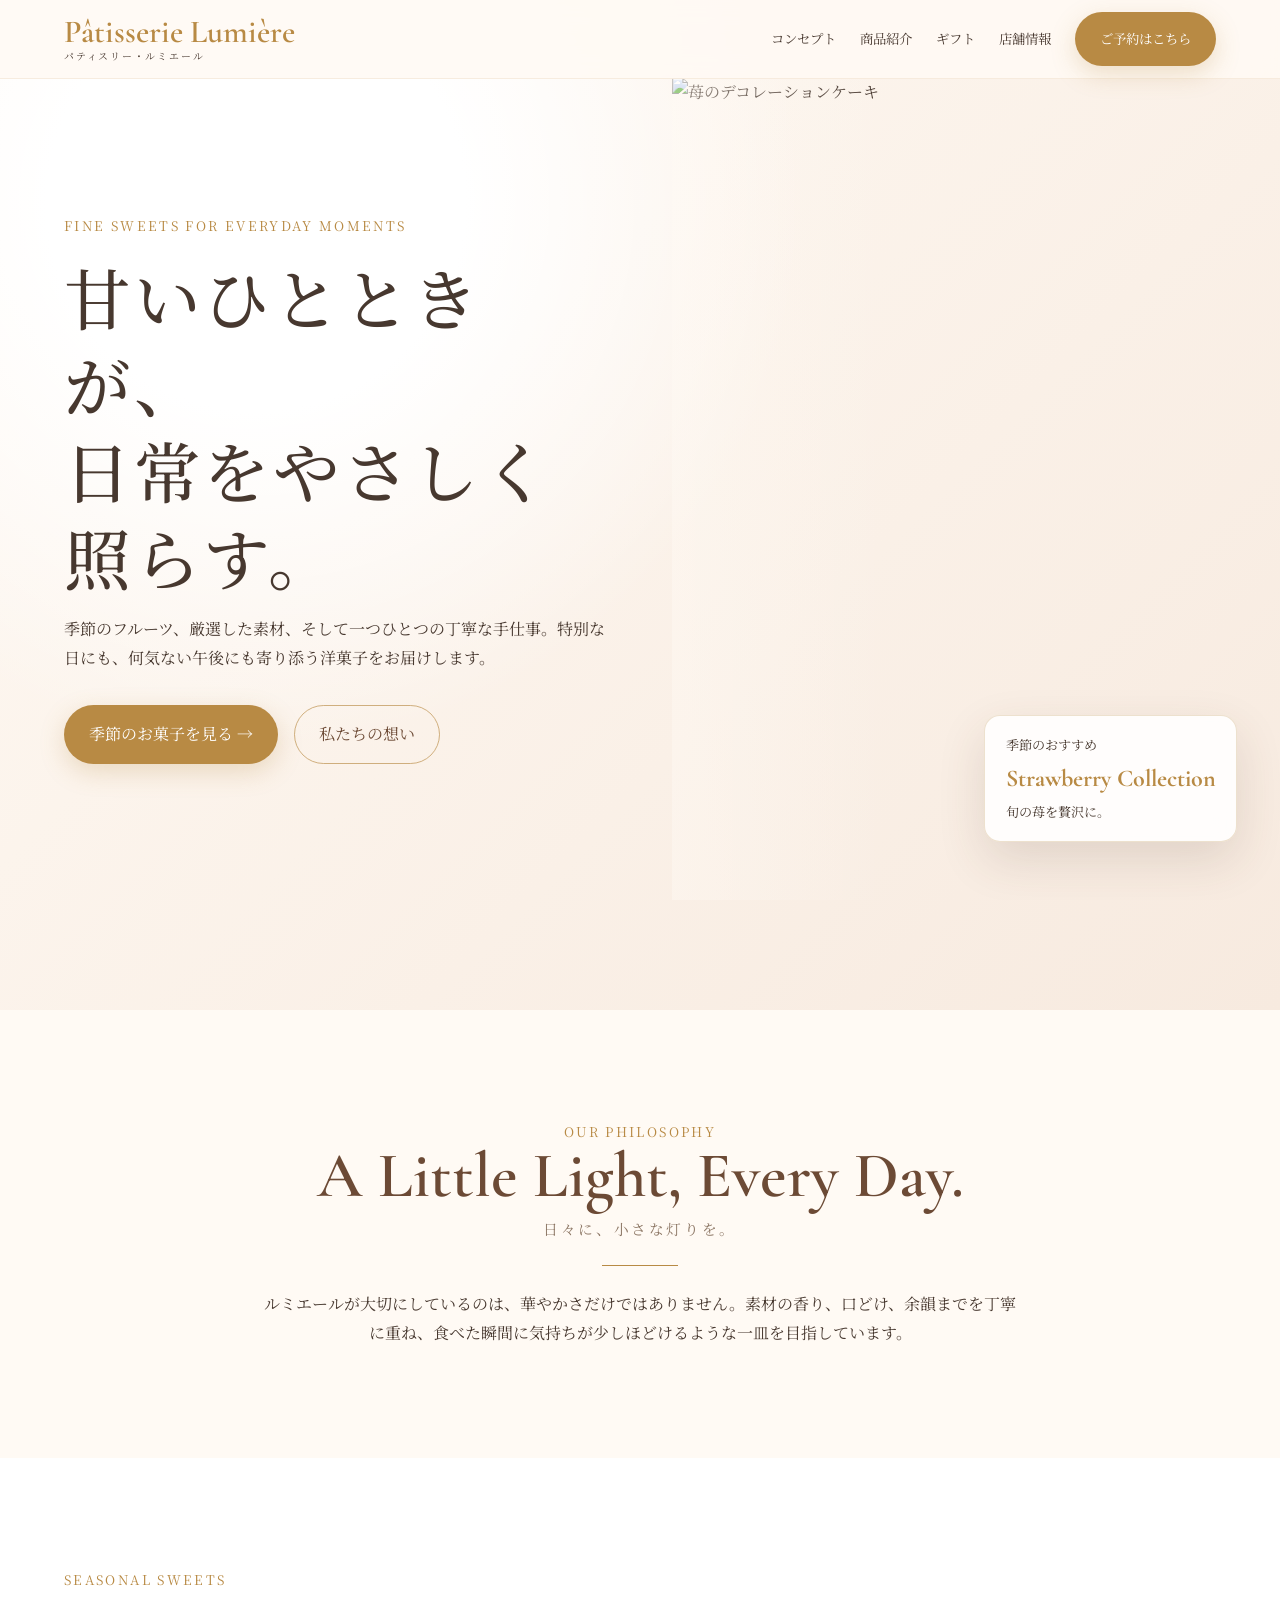
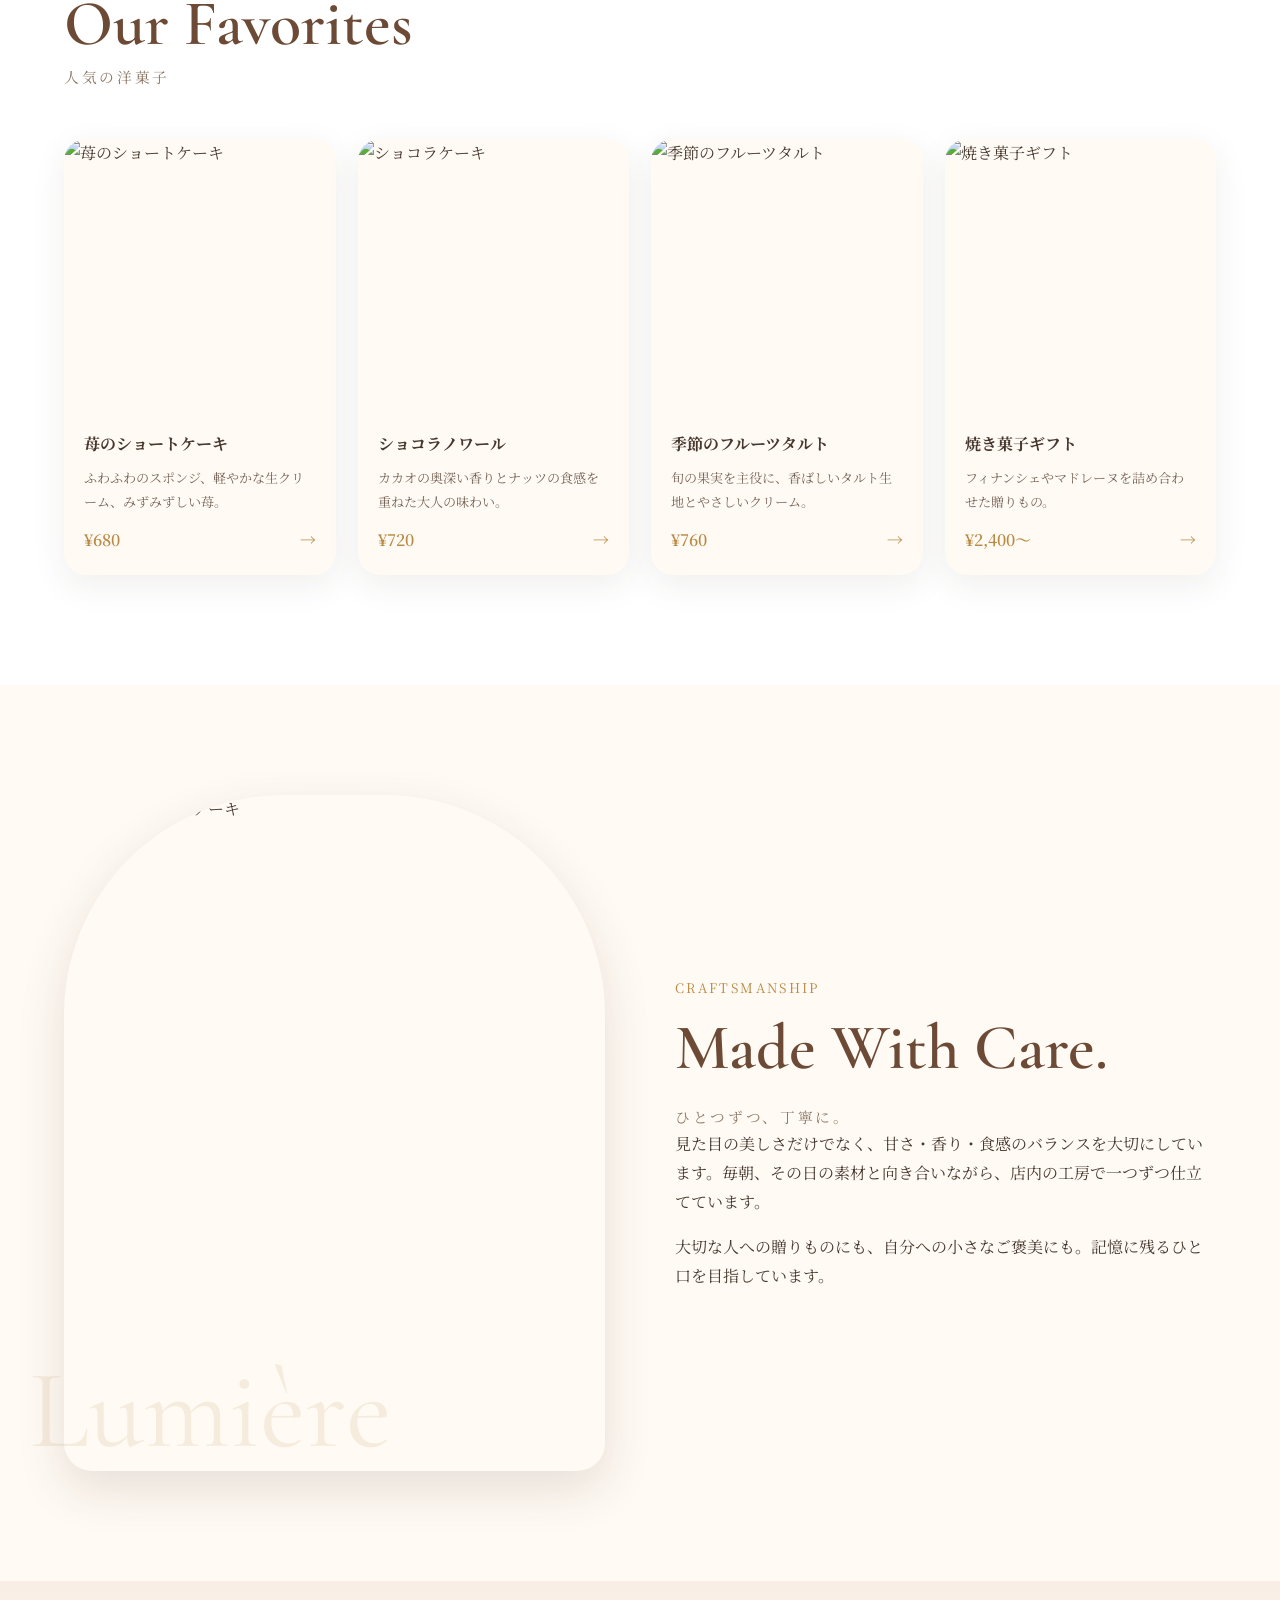
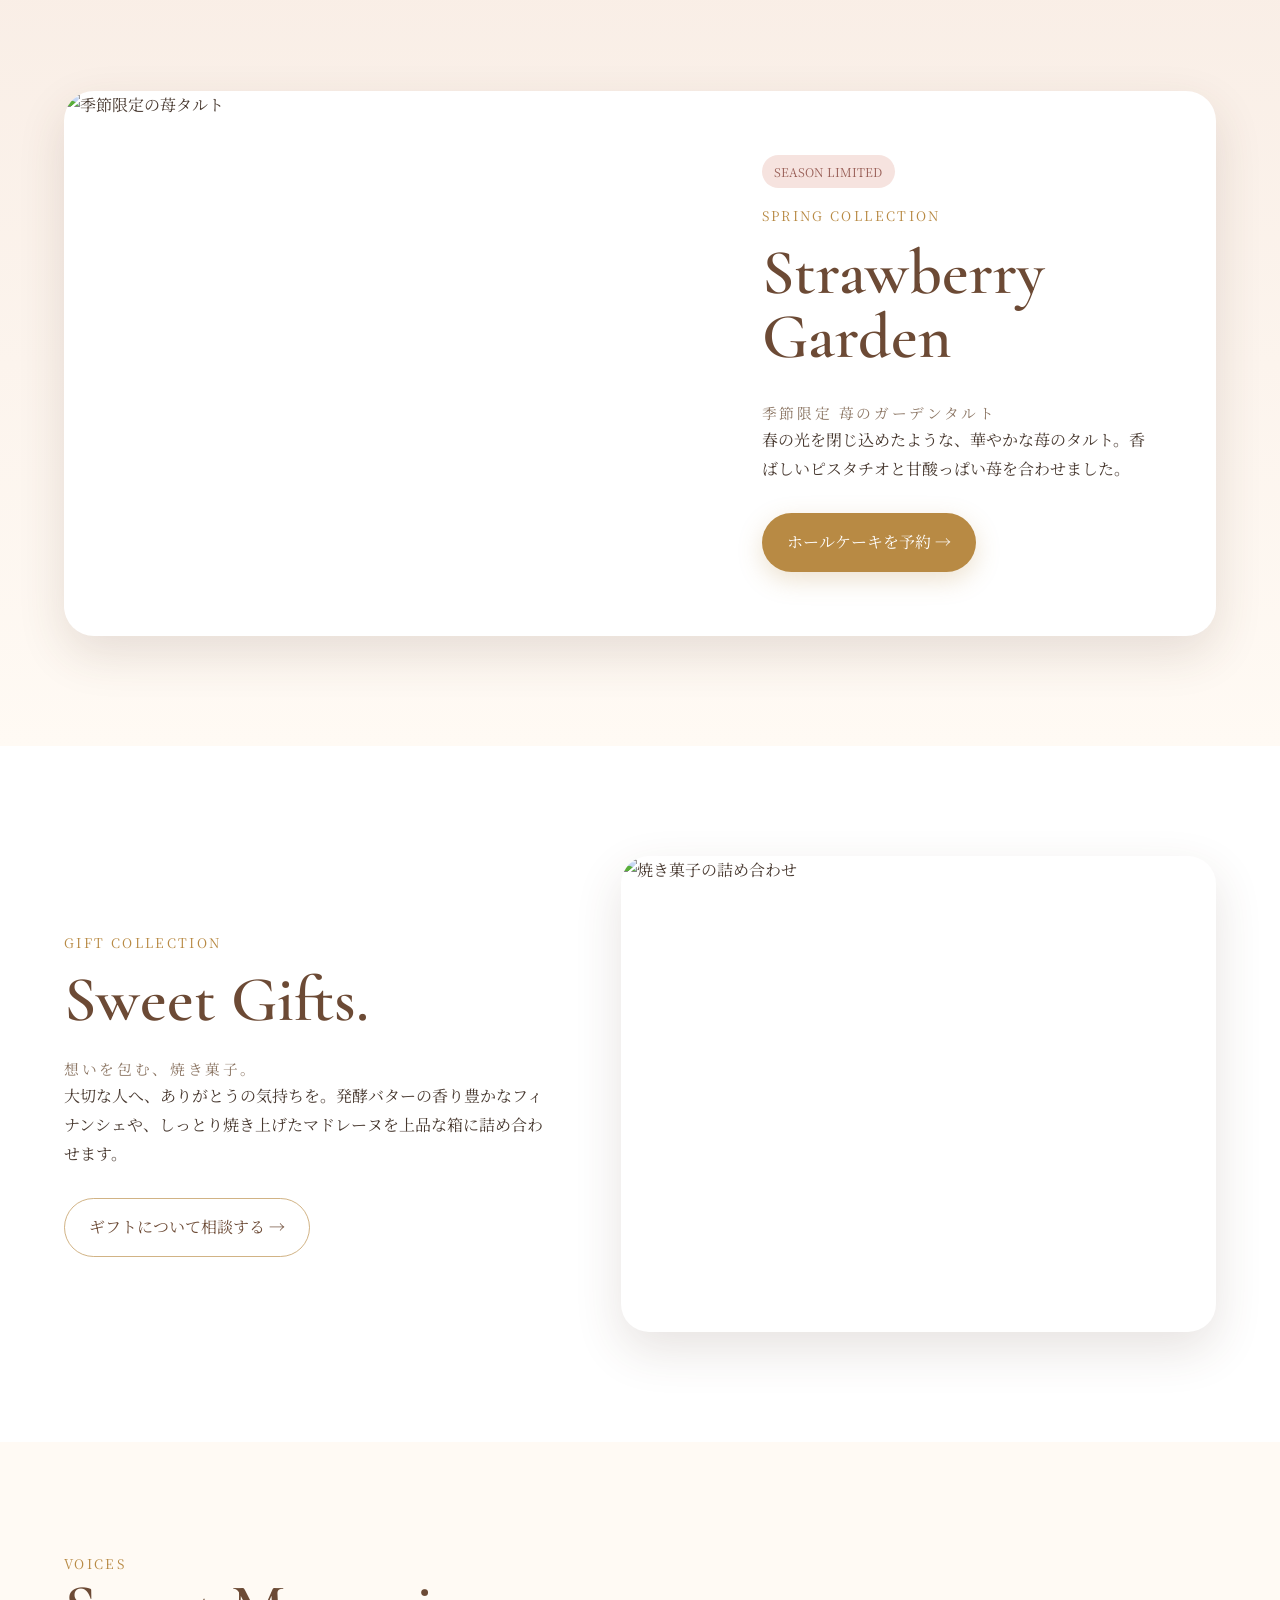
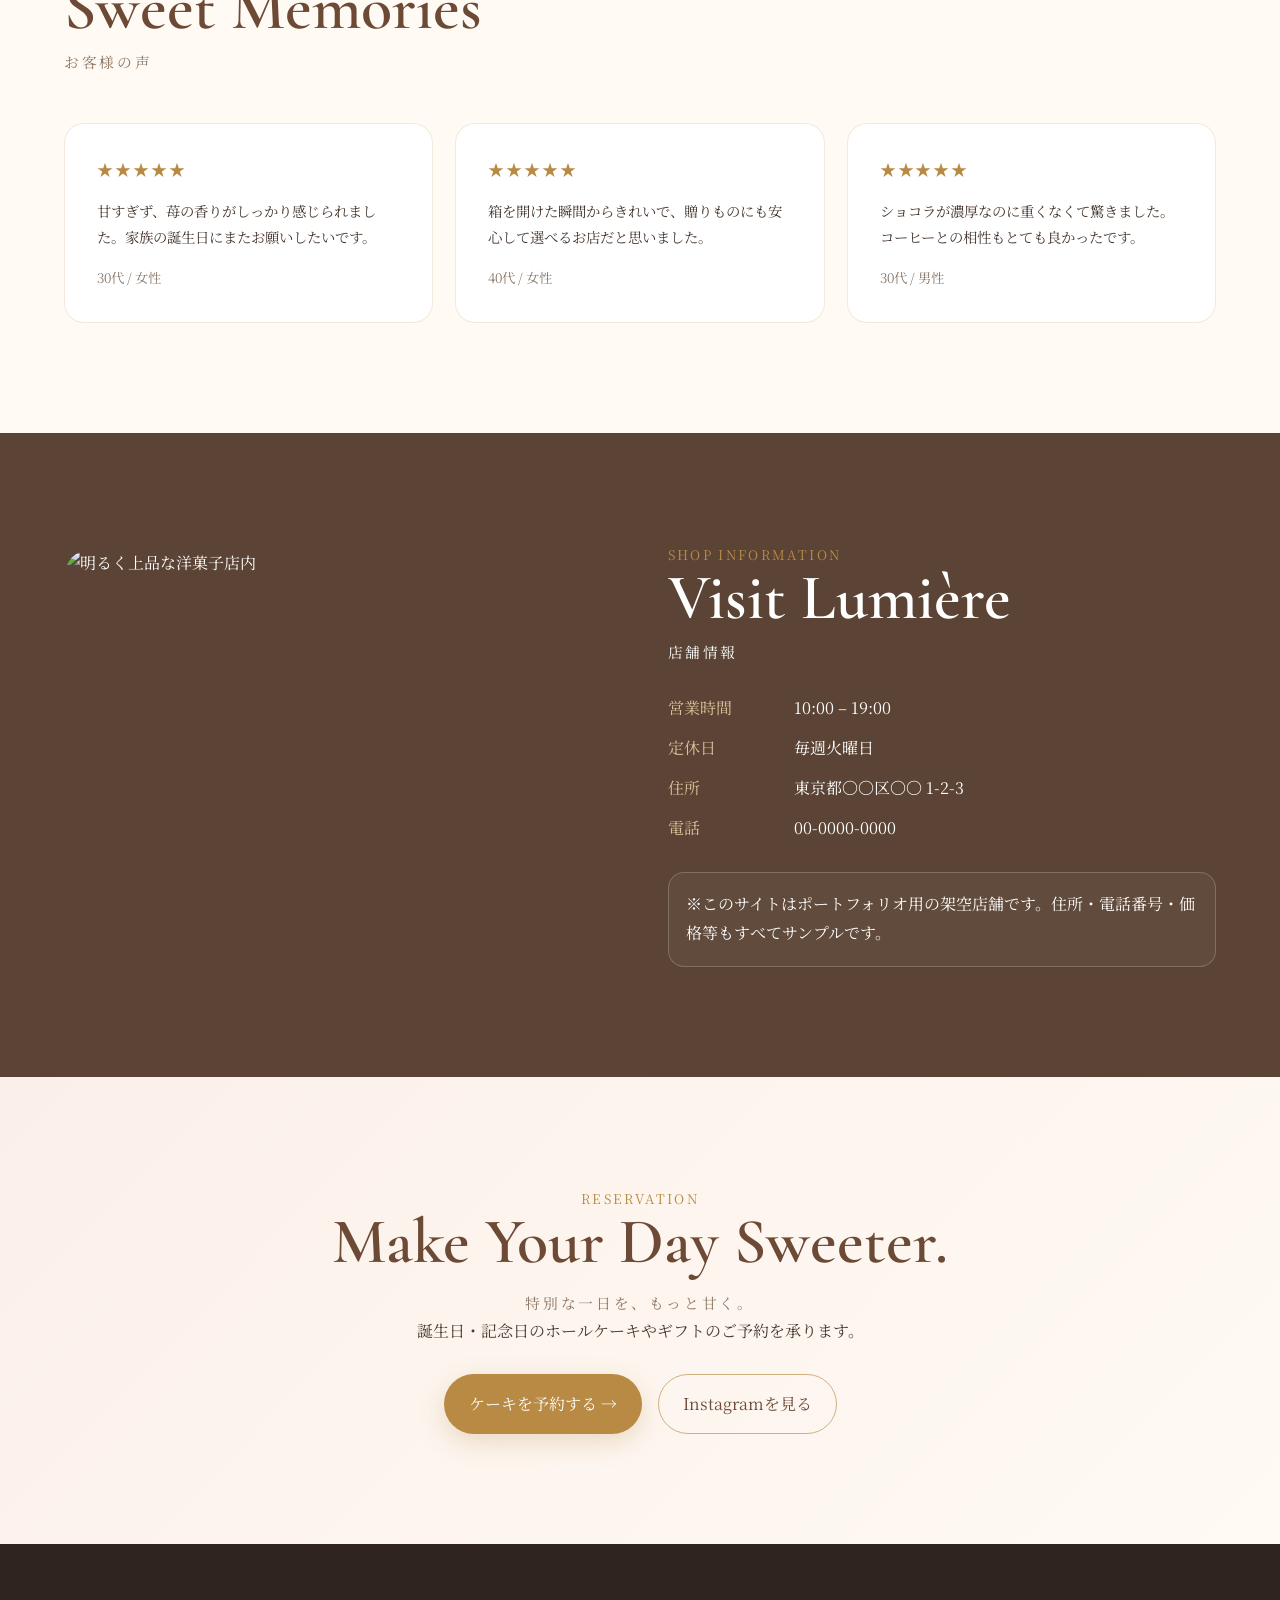
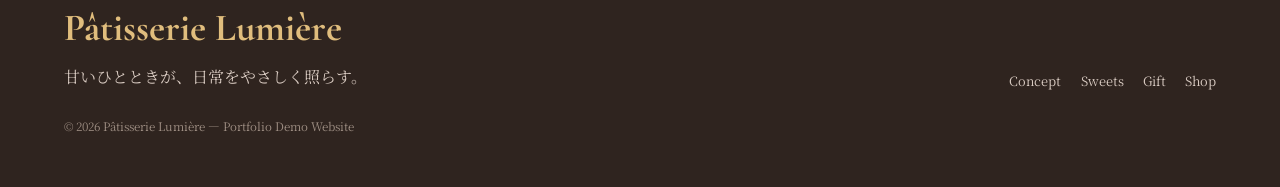
==== index.html @ 56cbbe7a "Add files via upload" ====
<!DOCTYPE html>
<html lang="ja">
<head>
<meta charset="UTF-8">
<meta name="viewport" content="width=device-width, initial-scale=1.0">
<title>Pâtisserie Lumière | 甘いひとときが、日常をやさしく照らす。</title>
<meta name="description" content="季節のフルーツと丁寧な手仕事で仕立てる、架空の洋菓子店 Pâtisserie Lumière のポートフォリオサイトです。">
<link rel="preconnect" href="https://fonts.googleapis.com">
<link rel="preconnect" href="https://fonts.gstatic.com" crossorigin>
<link href="https://fonts.googleapis.com/css2?family=Cormorant+Garamond:wght@500;600;700&family=Noto+Serif+JP:wght@400;500;600&display=swap" rel="stylesheet">
<style>
:root{--ivory:#fffaf4;--cream:#f5eadb;--ink:#47382f;--gold:#b88a44;--deep:#6c4a35;--white:#fff;--shadow:0 18px 48px rgba(83,58,40,.14)}
*{box-sizing:border-box;margin:0;padding:0}html{scroll-behavior:smooth}body{font-family:'Noto Serif JP',serif;color:var(--ink);background:var(--ivory);line-height:1.8;overflow-x:hidden}img{display:block;width:100%}a{text-decoration:none;color:inherit}.wrap{width:min(1180px,90%);margin:auto}.serif{font-family:'Cormorant Garamond',serif}.eyebrow{letter-spacing:.18em;color:var(--gold);font-size:.82rem;text-transform:uppercase}.section-title{font-family:'Cormorant Garamond',serif;font-size:clamp(2.4rem,5vw,4.5rem);line-height:1;color:var(--deep);font-weight:600}.jp-title{margin-top:.55rem;font-size:.92rem;letter-spacing:.18em;color:#8c7664}.btn{display:inline-flex;align-items:center;gap:.8rem;padding:.9rem 1.5rem;border-radius:999px;border:1px solid rgba(184,138,68,.65);transition:.25s;background:var(--gold);color:#fff;box-shadow:0 8px 24px rgba(184,138,68,.25)}.btn:hover{transform:translateY(-2px);filter:brightness(1.04)}.btn.ghost{background:transparent;color:var(--deep);box-shadow:none}
header{position:fixed;top:0;left:0;width:100%;z-index:30;background:rgba(255,250,244,.88);backdrop-filter:blur(14px);border-bottom:1px solid rgba(184,138,68,.12)}.nav{height:78px;display:flex;align-items:center;justify-content:space-between;gap:1rem}.brand{display:flex;flex-direction:column;line-height:1}.brand strong{font-family:'Cormorant Garamond',serif;font-size:2rem;color:var(--gold);font-weight:600}.brand small{font-size:.62rem;letter-spacing:.18em;margin-top:.25rem}.links{display:flex;align-items:center;gap:1.5rem;font-size:.84rem}.menu-btn{display:none;border:0;background:none;font-size:1.5rem;color:var(--deep)}
.hero{min-height:100vh;padding-top:78px;display:grid;grid-template-columns:1.05fr .95fr;align-items:center;position:relative;background:radial-gradient(circle at 20% 20%,#fff 0 16%,transparent 42%),linear-gradient(135deg,#fffaf4,#f7eadf)}.hero-copy{padding-left:max(5vw,24px);padding-right:5vw;z-index:2}.hero h1{font-size:clamp(2.5rem,5.2vw,5.2rem);line-height:1.3;font-weight:500;letter-spacing:.04em;margin:1rem 0}.hero p{max-width:560px;font-size:1rem}.hero-actions{display:flex;gap:1rem;flex-wrap:wrap;margin-top:2rem}.hero-visual{height:calc(100vh - 78px);min-height:650px;position:relative;overflow:hidden}.hero-visual img{height:100%;object-fit:cover}.hero-visual:after{content:"";position:absolute;inset:0;background:linear-gradient(90deg,rgba(255,250,244,.42),transparent 35%)}.badge{position:absolute;right:7%;bottom:7%;z-index:2;background:rgba(255,255,255,.88);backdrop-filter:blur(10px);padding:1.1rem 1.3rem;border-radius:16px;border:1px solid rgba(184,138,68,.25);box-shadow:var(--shadow);font-size:.82rem}.badge strong{display:block;font-family:'Cormorant Garamond',serif;font-size:1.5rem;color:var(--gold)}
section{padding:110px 0}.intro{text-align:center}.intro p{max-width:760px;margin:1.5rem auto 0}.divider{width:76px;height:1px;background:var(--gold);margin:1.4rem auto}
.products{background:#fff}.grid{display:grid;grid-template-columns:repeat(4,1fr);gap:22px;margin-top:3rem}.card{background:var(--ivory);border-radius:22px;overflow:hidden;box-shadow:0 10px 34px rgba(70,50,36,.08);transition:.3s}.card:hover{transform:translateY(-7px);box-shadow:var(--shadow)}.card img{aspect-ratio:1/1;object-fit:cover}.card-body{padding:1.25rem}.card h3{font-size:1rem;margin-bottom:.45rem}.card p{font-size:.82rem;color:#78665a}.price{display:flex;justify-content:space-between;align-items:center;margin-top:.8rem;color:var(--gold);font-weight:600}
.story{display:grid;grid-template-columns:1fr 1fr;gap:70px;align-items:center}.story-image{position:relative}.story-image img{border-radius:220px 220px 28px 28px;box-shadow:var(--shadow);aspect-ratio:4/5;object-fit:cover}.story-image:before{content:"Lumière";position:absolute;font-family:'Cormorant Garamond',serif;font-size:7rem;color:rgba(184,138,68,.12);left:-35px;bottom:-40px;z-index:-1}.story-copy h2{margin:1rem 0 1.5rem}.story-copy p+p{margin-top:1rem}
.season{background:linear-gradient(180deg,#f9eee6,#fffaf4)}.season-box{display:grid;grid-template-columns:1.1fr .9fr;gap:0;background:#fff;border-radius:30px;overflow:hidden;box-shadow:var(--shadow)}.season-box img{height:100%;min-height:470px;object-fit:cover}.season-copy{padding:clamp(2rem,5vw,4.5rem);display:flex;flex-direction:column;justify-content:center}.season-copy h2{margin:.8rem 0 1.4rem}.season-copy .tag{display:inline-block;width:max-content;background:#f6e3df;color:#9a6159;padding:.35rem .8rem;border-radius:999px;font-size:.75rem;margin-bottom:1rem}
.gift{background:#fff}.gift-grid{display:grid;grid-template-columns:.9fr 1.1fr;gap:70px;align-items:center}.gift-copy h2{margin:.8rem 0 1.5rem}.gift-img img{border-radius:28px;box-shadow:var(--shadow);aspect-ratio:5/4;object-fit:cover}
.testimonials .quotes{display:grid;grid-template-columns:repeat(3,1fr);gap:22px;margin-top:3rem}.quote{background:#fff;padding:2rem;border-radius:20px;border:1px solid rgba(184,138,68,.18)}.stars{color:var(--gold);letter-spacing:.12em;margin-bottom:.8rem}.quote p{font-size:.9rem}.quote small{display:block;margin-top:1rem;color:#8a7768}
.shop{background:#5b4435;color:#fff}.shop-grid{display:grid;grid-template-columns:1fr 1fr;gap:55px;align-items:center}.shop img{border-radius:28px;aspect-ratio:4/3;object-fit:cover}.shop .section-title,.shop .jp-title{color:#fff}.shop dl{display:grid;grid-template-columns:110px 1fr;gap:.7rem 1rem;margin:1.8rem 0}.shop dt{color:#dbc19b}.map{margin-top:1.2rem;padding:1.1rem;border:1px solid rgba(255,255,255,.2);border-radius:16px;background:rgba(255,255,255,.04)}
.cta{text-align:center;background:linear-gradient(135deg,#fbf0e9,#fffaf4)}.cta h2{margin-bottom:1rem}.cta p{margin-bottom:1.8rem}.cta-actions{display:flex;justify-content:center;gap:1rem;flex-wrap:wrap}
footer{padding:50px 0;background:#2f241f;color:#d9cbc2}.footer-grid{display:flex;justify-content:space-between;gap:2rem;align-items:end}.footer-brand strong{font-family:'Cormorant Garamond',serif;font-size:2.4rem;color:#e0bd7d}.footer-nav{display:flex;gap:1.2rem;flex-wrap:wrap;font-size:.8rem}.copyright{font-size:.72rem;margin-top:1.5rem;color:#9f8f84}
.reveal{opacity:0;transform:translateY(24px);transition:.7s ease}.reveal.show{opacity:1;transform:none}
@media(max-width:900px){.links{display:none}.menu-btn{display:block}.hero{grid-template-columns:1fr}.hero-copy{padding:80px 7vw 50px}.hero-visual{height:58vh;min-height:420px}.grid{grid-template-columns:repeat(2,1fr)}.story,.season-box,.gift-grid,.shop-grid{grid-template-columns:1fr}.story{gap:45px}.gift-grid{gap:35px}.quotes{grid-template-columns:1fr!important}.season-box img{min-height:380px}.footer-grid{align-items:flex-start;flex-direction:column}}
@media(max-width:560px){section{padding:80px 0}.nav{height:68px}.brand strong{font-size:1.7rem}.hero{padding-top:68px}.hero-copy{padding-top:55px}.hero h1{font-size:2.55rem}.hero-visual{height:48vh;min-height:350px}.badge{right:4%;bottom:4%;font-size:.72rem}.grid{grid-template-columns:1fr}.card img{aspect-ratio:4/3}.story-image:before{font-size:4.8rem}.shop dl{grid-template-columns:90px 1fr}.footer-nav{display:grid;grid-template-columns:1fr 1fr}}
</style>
</head>
<body>
<header><div class="wrap nav"><a class="brand" href="#top"><strong>Pâtisserie Lumière</strong><small>パティスリー・ルミエール</small></a><nav class="links"><a href="#concept">コンセプト</a><a href="#products">商品紹介</a><a href="#gift">ギフト</a><a href="#shop">店舗情報</a><a href="#reserve" class="btn">ご予約はこちら</a></nav><button class="menu-btn" aria-label="メニュー">☰</button></div></header>
<main id="top">
<section class="hero"><div class="hero-copy reveal"><div class="eyebrow">Fine sweets for everyday moments</div><h1>甘いひとときが、<br>日常をやさしく照らす。</h1><p>季節のフルーツ、厳選した素材、そして一つひとつの丁寧な手仕事。特別な日にも、何気ない午後にも寄り添う洋菓子をお届けします。</p><div class="hero-actions"><a class="btn" href="#products">季節のお菓子を見る →</a><a class="btn ghost" href="#concept">私たちの想い</a></div></div><div class="hero-visual"><img src="assets/hero.jpg" alt="苺のデコレーションケーキ"><div class="badge">季節のおすすめ<strong>Strawberry Collection</strong>旬の苺を贅沢に。</div></div></section>
<section class="intro" id="concept"><div class="wrap reveal"><div class="eyebrow">Our Philosophy</div><h2 class="section-title">A Little Light, Every Day.</h2><div class="jp-title">日々に、小さな灯りを。</div><div class="divider"></div><p>ルミエールが大切にしているのは、華やかさだけではありません。素材の香り、口どけ、余韻までを丁寧に重ね、食べた瞬間に気持ちが少しほどけるような一皿を目指しています。</p></div></section>
<section class="products" id="products"><div class="wrap"><div class="reveal"><div class="eyebrow">Seasonal Sweets</div><h2 class="section-title">Our Favorites</h2><div class="jp-title">人気の洋菓子</div></div><div class="grid">
<article class="card reveal"><img src="assets/shortcake.jpg" alt="苺のショートケーキ"><div class="card-body"><h3>苺のショートケーキ</h3><p>ふわふわのスポンジ、軽やかな生クリーム、みずみずしい苺。</p><div class="price"><span>¥680</span><span>→</span></div></div></article>
<article class="card reveal"><img src="assets/chocolate.jpg" alt="ショコラケーキ"><div class="card-body"><h3>ショコラノワール</h3><p>カカオの奥深い香りとナッツの食感を重ねた大人の味わい。</p><div class="price"><span>¥720</span><span>→</span></div></div></article>
<article class="card reveal"><img src="assets/tart.jpg" alt="季節のフルーツタルト"><div class="card-body"><h3>季節のフルーツタルト</h3><p>旬の果実を主役に、香ばしいタルト生地とやさしいクリーム。</p><div class="price"><span>¥760</span><span>→</span></div></div></article>
<article class="card reveal"><img src="assets/gift.jpg" alt="焼き菓子ギフト"><div class="card-body"><h3>焼き菓子ギフト</h3><p>フィナンシェやマドレーヌを詰め合わせた贈りもの。</p><div class="price"><span>¥2,400〜</span><span>→</span></div></div></article>
</div></div></section>
<section><div class="wrap story"><div class="story-image reveal"><img src="assets/shortcake.jpg" alt="丁寧に仕立てたケーキ"></div><div class="story-copy reveal"><div class="eyebrow">Craftsmanship</div><h2 class="section-title">Made With Care.</h2><div class="jp-title">ひとつずつ、丁寧に。</div><p>見た目の美しさだけでなく、甘さ・香り・食感のバランスを大切にしています。毎朝、その日の素材と向き合いながら、店内の工房で一つずつ仕立てています。</p><p>大切な人への贈りものにも、自分への小さなご褒美にも。記憶に残るひと口を目指しています。</p></div></div></section>
<section class="season"><div class="wrap season-box reveal"><img src="assets/tart.jpg" alt="季節限定の苺タルト"><div class="season-copy"><span class="tag">SEASON LIMITED</span><div class="eyebrow">Spring Collection</div><h2 class="section-title">Strawberry<br>Garden</h2><div class="jp-title">季節限定 苺のガーデンタルト</div><p>春の光を閉じ込めたような、華やかな苺のタルト。香ばしいピスタチオと甘酸っぱい苺を合わせました。</p><div style="margin-top:1.8rem"><a href="#reserve" class="btn">ホールケーキを予約 →</a></div></div></div></section>
<section class="gift" id="gift"><div class="wrap gift-grid"><div class="gift-copy reveal"><div class="eyebrow">Gift Collection</div><h2 class="section-title">Sweet Gifts.</h2><div class="jp-title">想いを包む、焼き菓子。</div><p>大切な人へ、ありがとうの気持ちを。発酵バターの香り豊かなフィナンシェや、しっとり焼き上げたマドレーヌを上品な箱に詰め合わせます。</p><div style="margin-top:1.8rem"><a href="#reserve" class="btn ghost">ギフトについて相談する →</a></div></div><div class="gift-img reveal"><img src="assets/gift.jpg" alt="焼き菓子の詰め合わせ"></div></div></section>
<section class="testimonials"><div class="wrap"><div class="reveal"><div class="eyebrow">Voices</div><h2 class="section-title">Sweet Memories</h2><div class="jp-title">お客様の声</div></div><div class="quotes"><div class="quote reveal"><div class="stars">★★★★★</div><p>甘すぎず、苺の香りがしっかり感じられました。家族の誕生日にまたお願いしたいです。</p><small>30代 / 女性</small></div><div class="quote reveal"><div class="stars">★★★★★</div><p>箱を開けた瞬間からきれいで、贈りものにも安心して選べるお店だと思いました。</p><small>40代 / 女性</small></div><div class="quote reveal"><div class="stars">★★★★★</div><p>ショコラが濃厚なのに重くなくて驚きました。コーヒーとの相性もとても良かったです。</p><small>30代 / 男性</small></div></div></div></section>
<section class="shop" id="shop"><div class="wrap shop-grid"><div class="reveal"><img src="assets/shop.jpg" alt="明るく上品な洋菓子店内"></div><div class="reveal"><div class="eyebrow">Shop Information</div><h2 class="section-title">Visit Lumière</h2><div class="jp-title">店舗情報</div><dl><dt>営業時間</dt><dd>10:00 – 19:00</dd><dt>定休日</dt><dd>毎週火曜日</dd><dt>住所</dt><dd>東京都〇〇区〇〇 1-2-3</dd><dt>電話</dt><dd>00-0000-0000</dd></dl><div class="map">※このサイトはポートフォリオ用の架空店舗です。住所・電話番号・価格等もすべてサンプルです。</div></div></div></section>
<section class="cta" id="reserve"><div class="wrap reveal"><div class="eyebrow">Reservation</div><h2 class="section-title">Make Your Day Sweeter.</h2><div class="jp-title">特別な一日を、もっと甘く。</div><p>誕生日・記念日のホールケーキやギフトのご予約を承ります。</p><div class="cta-actions"><a href="javascript:void(0)" class="btn" onclick="alert('ポートフォリオ用デモサイトのため、予約機能は現在停止しています。')">ケーキを予約する →</a><a href="javascript:void(0)" class="btn ghost" onclick="alert('デモサイトのため、Instagramリンクは未設定です。')">Instagramを見る</a></div></div></section>
</main>
<footer><div class="wrap"><div class="footer-grid"><div class="footer-brand"><strong>Pâtisserie Lumière</strong><div>甘いひとときが、日常をやさしく照らす。</div></div><div class="footer-nav"><a href="#concept">Concept</a><a href="#products">Sweets</a><a href="#gift">Gift</a><a href="#shop">Shop</a></div></div><div class="copyright">© 2026 Pâtisserie Lumière — Portfolio Demo Website</div></div></footer>
<script>
const obs=new IntersectionObserver(es=>es.forEach(e=>{if(e.isIntersecting)e.target.classList.add('show')}),{threshold:.12});document.querySelectorAll('.reveal').forEach(el=>obs.observe(el));
document.querySelector('.menu-btn').addEventListener('click',()=>alert('スマホ用メニューのデモです。ページ内リンクは下へスクロールしてご覧ください。'));
</script>
</body>
</html>
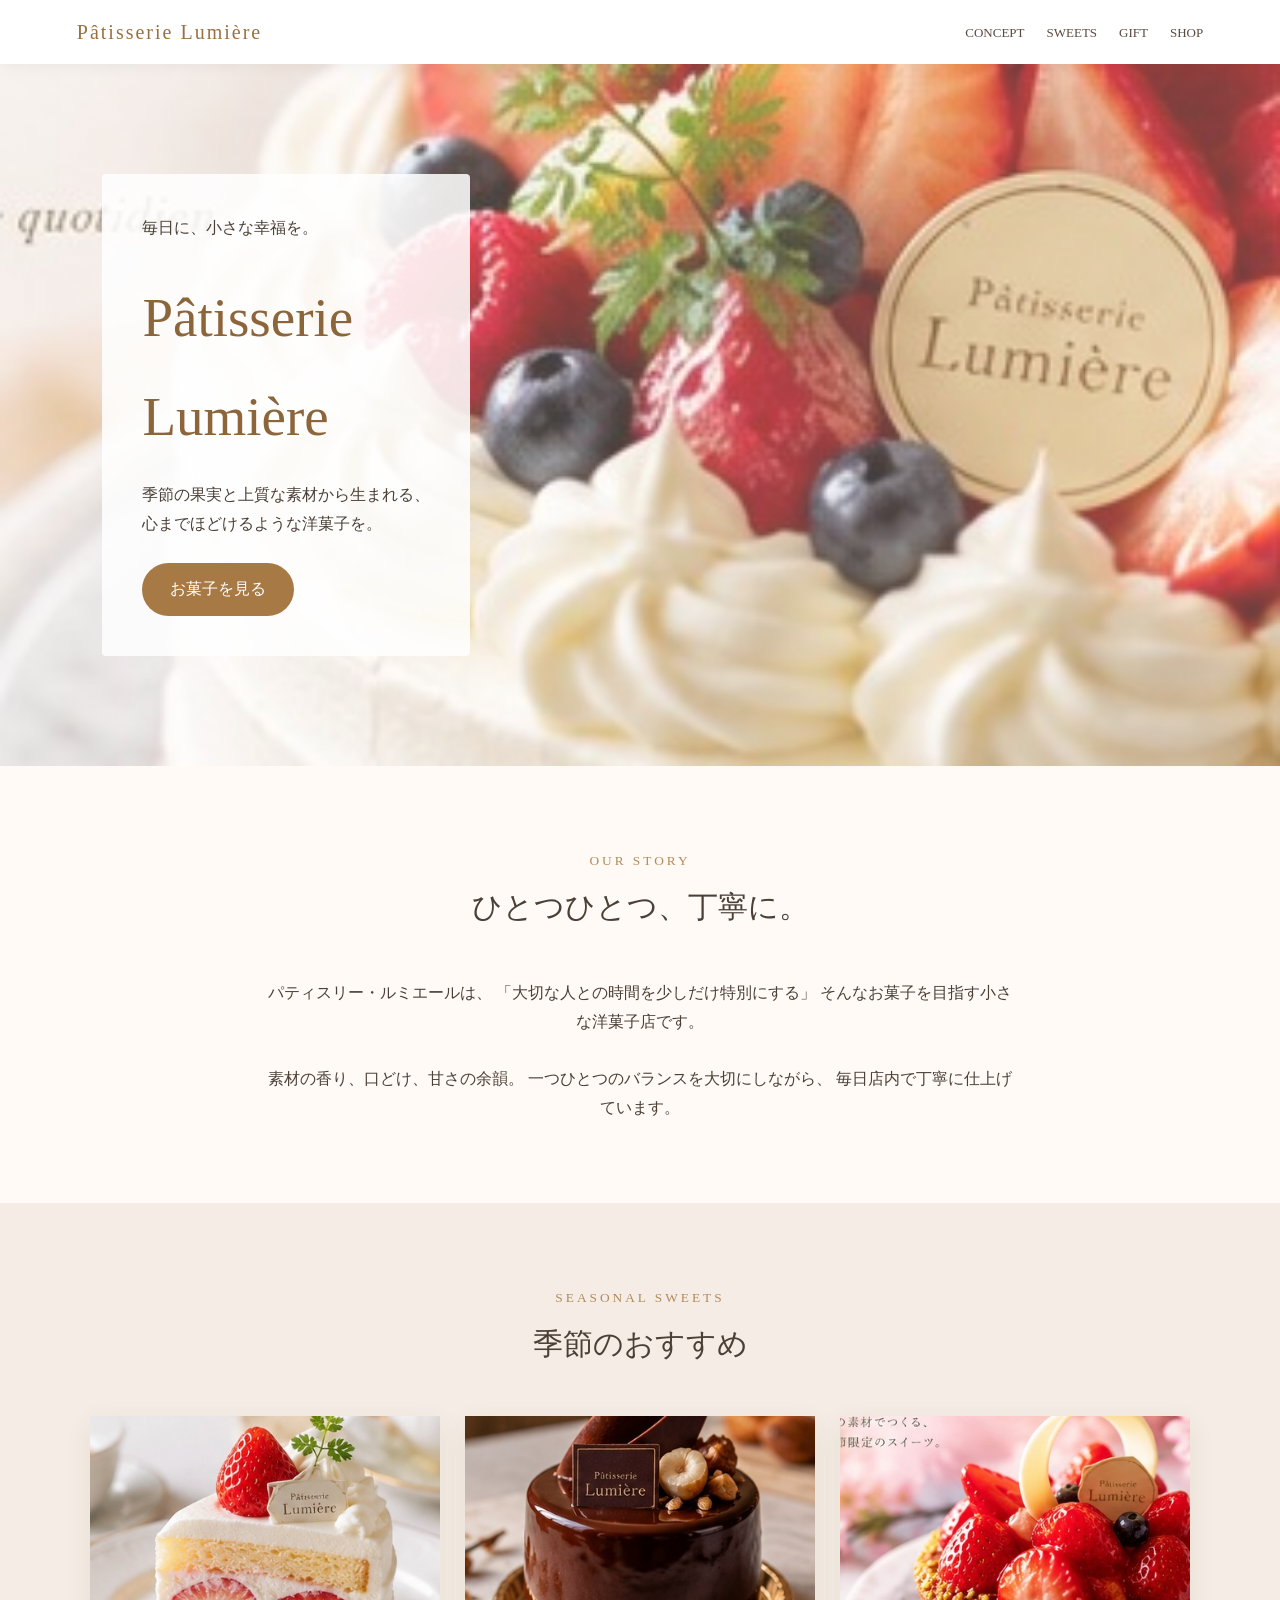
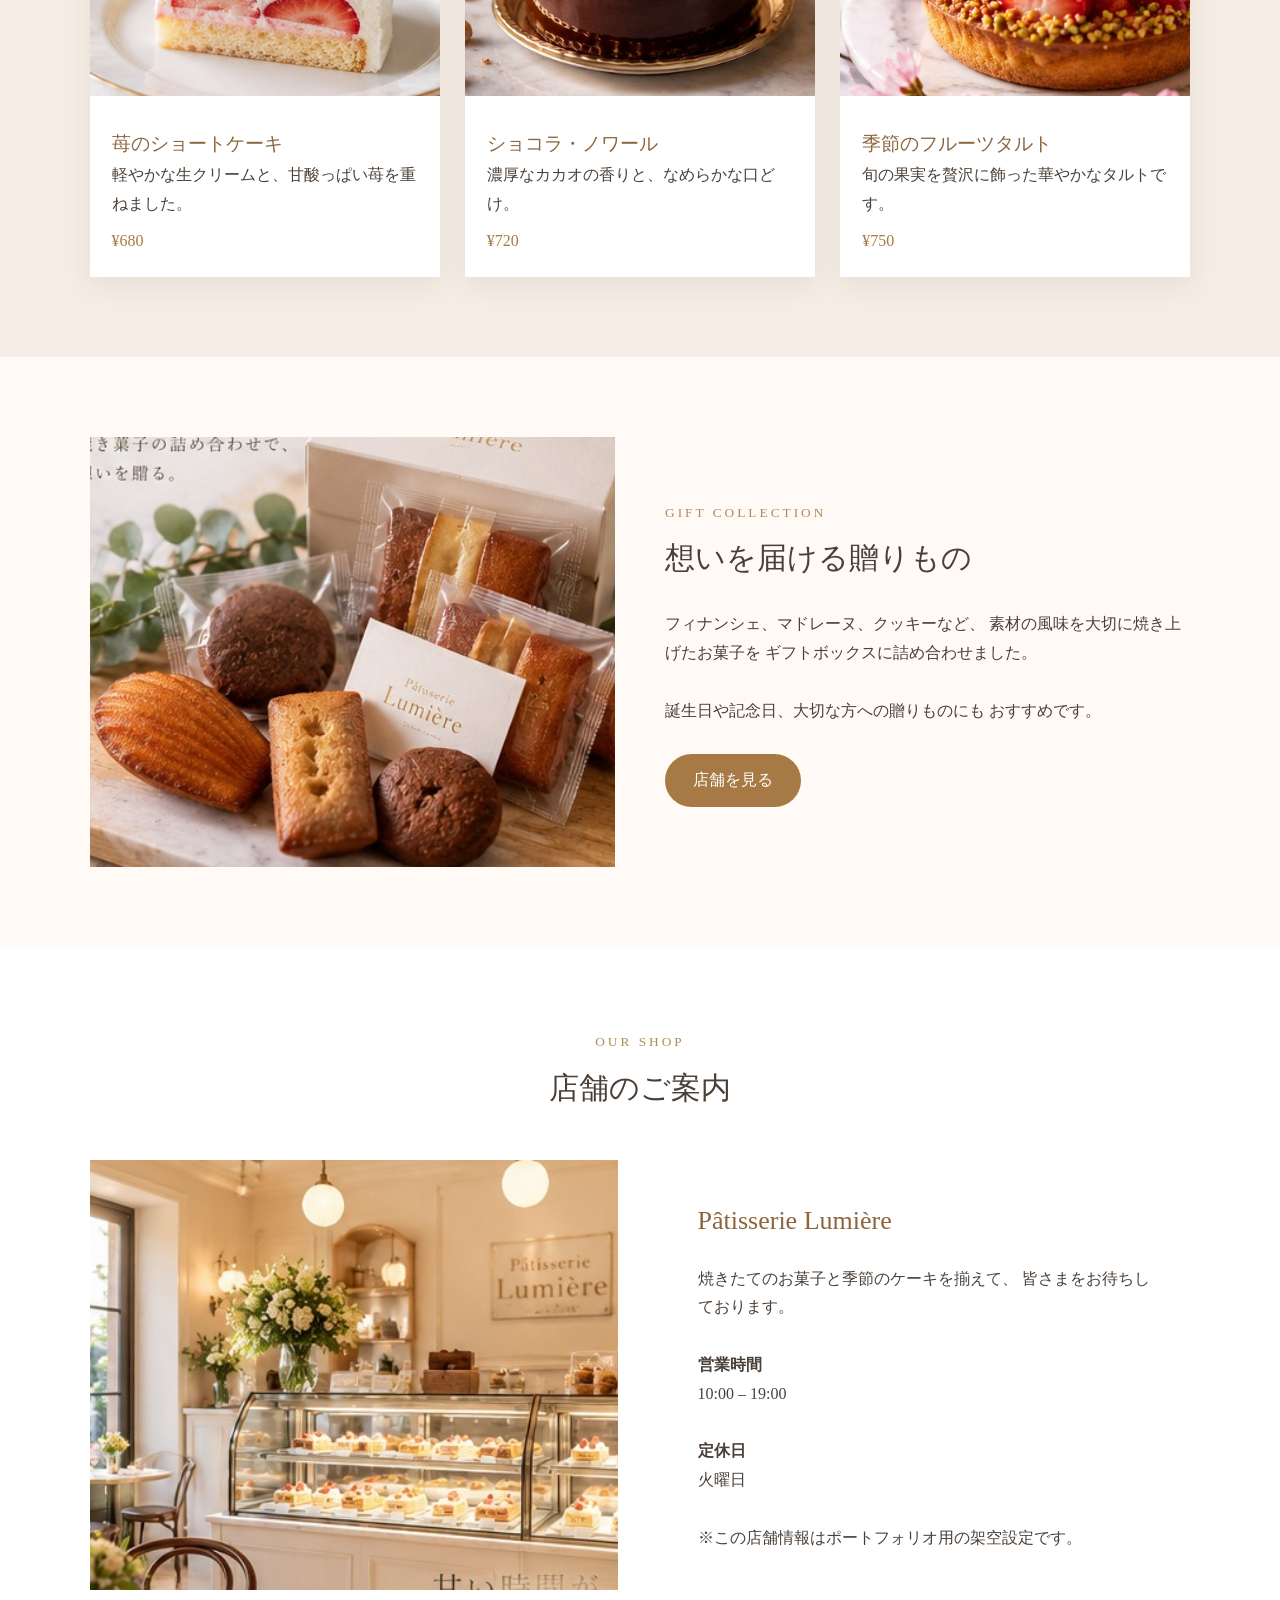
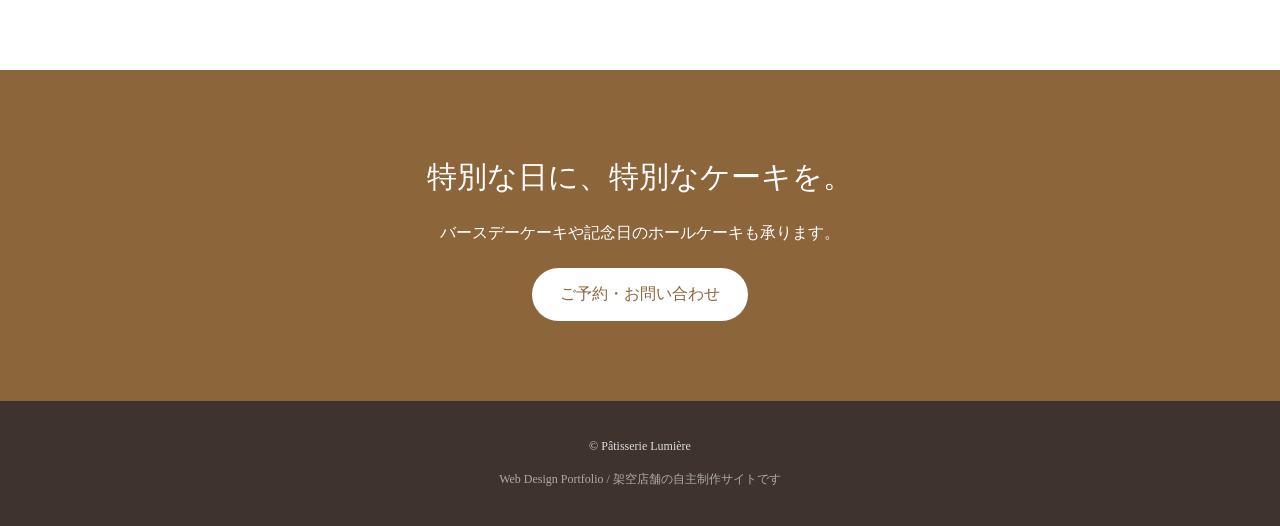
==== commit 52b34606: "Update index.html" ====
--- a/index.html
+++ b/index.html
@@ -1,54 +1,715 @@
 <!DOCTYPE html>
+
 <html lang="ja">
+
 <head>
+
 <meta charset="UTF-8">
+
 <meta name="viewport" content="width=device-width, initial-scale=1.0">
-<title>Pâtisserie Lumière | 甘いひとときが、日常をやさしく照らす。</title>
-<meta name="description" content="季節のフルーツと丁寧な手仕事で仕立てる、架空の洋菓子店 Pâtisserie Lumière のポートフォリオサイトです。">
-<link rel="preconnect" href="https://fonts.googleapis.com">
-<link rel="preconnect" href="https://fonts.gstatic.com" crossorigin>
-<link href="https://fonts.googleapis.com/css2?family=Cormorant+Garamond:wght@500;600;700&family=Noto+Serif+JP:wght@400;500;600&display=swap" rel="stylesheet">
+
+<title>Pâtisserie Lumière | パティスリー・ルミエール</title>
+
 <style>
-:root{--ivory:#fffaf4;--cream:#f5eadb;--ink:#47382f;--gold:#b88a44;--deep:#6c4a35;--white:#fff;--shadow:0 18px 48px rgba(83,58,40,.14)}
-*{box-sizing:border-box;margin:0;padding:0}html{scroll-behavior:smooth}body{font-family:'Noto Serif JP',serif;color:var(--ink);background:var(--ivory);line-height:1.8;overflow-x:hidden}img{display:block;width:100%}a{text-decoration:none;color:inherit}.wrap{width:min(1180px,90%);margin:auto}.serif{font-family:'Cormorant Garamond',serif}.eyebrow{letter-spacing:.18em;color:var(--gold);font-size:.82rem;text-transform:uppercase}.section-title{font-family:'Cormorant Garamond',serif;font-size:clamp(2.4rem,5vw,4.5rem);line-height:1;color:var(--deep);font-weight:600}.jp-title{margin-top:.55rem;font-size:.92rem;letter-spacing:.18em;color:#8c7664}.btn{display:inline-flex;align-items:center;gap:.8rem;padding:.9rem 1.5rem;border-radius:999px;border:1px solid rgba(184,138,68,.65);transition:.25s;background:var(--gold);color:#fff;box-shadow:0 8px 24px rgba(184,138,68,.25)}.btn:hover{transform:translateY(-2px);filter:brightness(1.04)}.btn.ghost{background:transparent;color:var(--deep);box-shadow:none}
-header{position:fixed;top:0;left:0;width:100%;z-index:30;background:rgba(255,250,244,.88);backdrop-filter:blur(14px);border-bottom:1px solid rgba(184,138,68,.12)}.nav{height:78px;display:flex;align-items:center;justify-content:space-between;gap:1rem}.brand{display:flex;flex-direction:column;line-height:1}.brand strong{font-family:'Cormorant Garamond',serif;font-size:2rem;color:var(--gold);font-weight:600}.brand small{font-size:.62rem;letter-spacing:.18em;margin-top:.25rem}.links{display:flex;align-items:center;gap:1.5rem;font-size:.84rem}.menu-btn{display:none;border:0;background:none;font-size:1.5rem;color:var(--deep)}
-.hero{min-height:100vh;padding-top:78px;display:grid;grid-template-columns:1.05fr .95fr;align-items:center;position:relative;background:radial-gradient(circle at 20% 20%,#fff 0 16%,transparent 42%),linear-gradient(135deg,#fffaf4,#f7eadf)}.hero-copy{padding-left:max(5vw,24px);padding-right:5vw;z-index:2}.hero h1{font-size:clamp(2.5rem,5.2vw,5.2rem);line-height:1.3;font-weight:500;letter-spacing:.04em;margin:1rem 0}.hero p{max-width:560px;font-size:1rem}.hero-actions{display:flex;gap:1rem;flex-wrap:wrap;margin-top:2rem}.hero-visual{height:calc(100vh - 78px);min-height:650px;position:relative;overflow:hidden}.hero-visual img{height:100%;object-fit:cover}.hero-visual:after{content:"";position:absolute;inset:0;background:linear-gradient(90deg,rgba(255,250,244,.42),transparent 35%)}.badge{position:absolute;right:7%;bottom:7%;z-index:2;background:rgba(255,255,255,.88);backdrop-filter:blur(10px);padding:1.1rem 1.3rem;border-radius:16px;border:1px solid rgba(184,138,68,.25);box-shadow:var(--shadow);font-size:.82rem}.badge strong{display:block;font-family:'Cormorant Garamond',serif;font-size:1.5rem;color:var(--gold)}
-section{padding:110px 0}.intro{text-align:center}.intro p{max-width:760px;margin:1.5rem auto 0}.divider{width:76px;height:1px;background:var(--gold);margin:1.4rem auto}
-.products{background:#fff}.grid{display:grid;grid-template-columns:repeat(4,1fr);gap:22px;margin-top:3rem}.card{background:var(--ivory);border-radius:22px;overflow:hidden;box-shadow:0 10px 34px rgba(70,50,36,.08);transition:.3s}.card:hover{transform:translateY(-7px);box-shadow:var(--shadow)}.card img{aspect-ratio:1/1;object-fit:cover}.card-body{padding:1.25rem}.card h3{font-size:1rem;margin-bottom:.45rem}.card p{font-size:.82rem;color:#78665a}.price{display:flex;justify-content:space-between;align-items:center;margin-top:.8rem;color:var(--gold);font-weight:600}
-.story{display:grid;grid-template-columns:1fr 1fr;gap:70px;align-items:center}.story-image{position:relative}.story-image img{border-radius:220px 220px 28px 28px;box-shadow:var(--shadow);aspect-ratio:4/5;object-fit:cover}.story-image:before{content:"Lumière";position:absolute;font-family:'Cormorant Garamond',serif;font-size:7rem;color:rgba(184,138,68,.12);left:-35px;bottom:-40px;z-index:-1}.story-copy h2{margin:1rem 0 1.5rem}.story-copy p+p{margin-top:1rem}
-.season{background:linear-gradient(180deg,#f9eee6,#fffaf4)}.season-box{display:grid;grid-template-columns:1.1fr .9fr;gap:0;background:#fff;border-radius:30px;overflow:hidden;box-shadow:var(--shadow)}.season-box img{height:100%;min-height:470px;object-fit:cover}.season-copy{padding:clamp(2rem,5vw,4.5rem);display:flex;flex-direction:column;justify-content:center}.season-copy h2{margin:.8rem 0 1.4rem}.season-copy .tag{display:inline-block;width:max-content;background:#f6e3df;color:#9a6159;padding:.35rem .8rem;border-radius:999px;font-size:.75rem;margin-bottom:1rem}
-.gift{background:#fff}.gift-grid{display:grid;grid-template-columns:.9fr 1.1fr;gap:70px;align-items:center}.gift-copy h2{margin:.8rem 0 1.5rem}.gift-img img{border-radius:28px;box-shadow:var(--shadow);aspect-ratio:5/4;object-fit:cover}
-.testimonials .quotes{display:grid;grid-template-columns:repeat(3,1fr);gap:22px;margin-top:3rem}.quote{background:#fff;padding:2rem;border-radius:20px;border:1px solid rgba(184,138,68,.18)}.stars{color:var(--gold);letter-spacing:.12em;margin-bottom:.8rem}.quote p{font-size:.9rem}.quote small{display:block;margin-top:1rem;color:#8a7768}
-.shop{background:#5b4435;color:#fff}.shop-grid{display:grid;grid-template-columns:1fr 1fr;gap:55px;align-items:center}.shop img{border-radius:28px;aspect-ratio:4/3;object-fit:cover}.shop .section-title,.shop .jp-title{color:#fff}.shop dl{display:grid;grid-template-columns:110px 1fr;gap:.7rem 1rem;margin:1.8rem 0}.shop dt{color:#dbc19b}.map{margin-top:1.2rem;padding:1.1rem;border:1px solid rgba(255,255,255,.2);border-radius:16px;background:rgba(255,255,255,.04)}
-.cta{text-align:center;background:linear-gradient(135deg,#fbf0e9,#fffaf4)}.cta h2{margin-bottom:1rem}.cta p{margin-bottom:1.8rem}.cta-actions{display:flex;justify-content:center;gap:1rem;flex-wrap:wrap}
-footer{padding:50px 0;background:#2f241f;color:#d9cbc2}.footer-grid{display:flex;justify-content:space-between;gap:2rem;align-items:end}.footer-brand strong{font-family:'Cormorant Garamond',serif;font-size:2.4rem;color:#e0bd7d}.footer-nav{display:flex;gap:1.2rem;flex-wrap:wrap;font-size:.8rem}.copyright{font-size:.72rem;margin-top:1.5rem;color:#9f8f84}
-.reveal{opacity:0;transform:translateY(24px);transition:.7s ease}.reveal.show{opacity:1;transform:none}
-@media(max-width:900px){.links{display:none}.menu-btn{display:block}.hero{grid-template-columns:1fr}.hero-copy{padding:80px 7vw 50px}.hero-visual{height:58vh;min-height:420px}.grid{grid-template-columns:repeat(2,1fr)}.story,.season-box,.gift-grid,.shop-grid{grid-template-columns:1fr}.story{gap:45px}.gift-grid{gap:35px}.quotes{grid-template-columns:1fr!important}.season-box img{min-height:380px}.footer-grid{align-items:flex-start;flex-direction:column}}
-@media(max-width:560px){section{padding:80px 0}.nav{height:68px}.brand strong{font-size:1.7rem}.hero{padding-top:68px}.hero-copy{padding-top:55px}.hero h1{font-size:2.55rem}.hero-visual{height:48vh;min-height:350px}.badge{right:4%;bottom:4%;font-size:.72rem}.grid{grid-template-columns:1fr}.card img{aspect-ratio:4/3}.story-image:before{font-size:4.8rem}.shop dl{grid-template-columns:90px 1fr}.footer-nav{display:grid;grid-template-columns:1fr 1fr}}
+
+*{
+
+  box-sizing:border-box;
+
+  margin:0;
+
+  padding:0;
+
+}
+
+html{
+
+  scroll-behavior:smooth;
+
+}
+
+body{
+
+  font-family:"Hiragino Mincho ProN","Yu Mincho",serif;
+
+  color:#4b4038;
+
+  background:#fffaf5;
+
+  line-height:1.8;
+
+}
+
+header{
+
+  position:sticky;
+
+  top:0;
+
+  z-index:100;
+
+  background:rgba(255,255,255,.95);
+
+  padding:14px 6%;
+
+  display:flex;
+
+  justify-content:space-between;
+
+  align-items:center;
+
+  box-shadow:0 2px 15px rgba(0,0,0,.05);
+
+}
+
+.logo{
+
+  font-size:20px;
+
+  letter-spacing:2px;
+
+  color:#9a7040;
+
+}
+
+nav a{
+
+  color:#5a4a40;
+
+  text-decoration:none;
+
+  margin-left:18px;
+
+  font-size:13px;
+
+}
+
+.hero{
+
+  min-height:78vh;
+
+  background:
+
+    linear-gradient(rgba(255,248,240,.25),rgba(255,248,240,.25)),
+
+    url("hero.jpg") center/cover no-repeat;
+
+  display:flex;
+
+  align-items:center;
+
+  padding:8%;
+
+}
+
+.hero-box{
+
+  background:rgba(255,255,255,.86);
+
+  padding:40px;
+
+  max-width:520px;
+
+  border-radius:4px;
+
+}
+
+.hero h1{
+
+  font-size:clamp(30px,6vw,55px);
+
+  font-weight:400;
+
+  color:#8c653b;
+
+  margin-bottom:15px;
+
+}
+
+.hero p{
+
+  font-size:16px;
+
+  margin-bottom:25px;
+
+}
+
+.button{
+
+  display:inline-block;
+
+  background:#a77a45;
+
+  color:white;
+
+  text-decoration:none;
+
+  padding:12px 28px;
+
+  border-radius:30px;
+
+}
+
+section{
+
+  padding:80px 7%;
+
+}
+
+.title{
+
+  text-align:center;
+
+  margin-bottom:45px;
+
+}
+
+.title small{
+
+  color:#b18a5a;
+
+  letter-spacing:3px;
+
+}
+
+.title h2{
+
+  font-size:30px;
+
+  font-weight:400;
+
+  margin-top:5px;
+
+}
+
+.intro{
+
+  text-align:center;
+
+  max-width:750px;
+
+  margin:auto;
+
+}
+
+.products{
+
+  display:grid;
+
+  grid-template-columns:repeat(3,1fr);
+
+  gap:25px;
+
+}
+
+.card{
+
+  background:white;
+
+  box-shadow:0 8px 25px rgba(70,40,20,.08);
+
+  overflow:hidden;
+
+}
+
+.card img{
+
+  width:100%;
+
+  height:280px;
+
+  object-fit:cover;
+
+}
+
+.card-text{
+
+  padding:22px;
+
+}
+
+.card h3{
+
+  font-weight:400;
+
+  color:#8c653b;
+
+}
+
+.price{
+
+  color:#a77a45;
+
+  margin-top:8px;
+
+}
+
+.season{
+
+  background:#f5ede5;
+
+}
+
+.gift{
+
+  display:grid;
+
+  grid-template-columns:1fr 1fr;
+
+  align-items:center;
+
+  gap:50px;
+
+}
+
+.gift img{
+
+  width:100%;
+
+  height:430px;
+
+  object-fit:cover;
+
+}
+
+.shop{
+
+  background:white;
+
+}
+
+.shop-wrap{
+
+  display:grid;
+
+  grid-template-columns:1fr 1fr;
+
+  gap:45px;
+
+  align-items:center;
+
+}
+
+.shop-wrap img{
+
+  width:100%;
+
+  height:430px;
+
+  object-fit:cover;
+
+}
+
+.info{
+
+  background:#fff;
+
+  padding:35px;
+
+}
+
+.info h3{
+
+  font-size:26px;
+
+  font-weight:400;
+
+  color:#8c653b;
+
+  margin-bottom:20px;
+
+}
+
+.cta{
+
+  text-align:center;
+
+  background:#8c653b;
+
+  color:white;
+
+}
+
+.cta h2{
+
+  font-size:30px;
+
+  font-weight:400;
+
+  margin-bottom:15px;
+
+}
+
+.cta .button{
+
+  background:white;
+
+  color:#8c653b;
+
+  margin-top:20px;
+
+}
+
+footer{
+
+  text-align:center;
+
+  padding:35px;
+
+  background:#3f342d;
+
+  color:#ddd;
+
+  font-size:12px;
+
+}
+
+.portfolio{
+
+  margin-top:12px;
+
+  opacity:.7;
+
+}
+
+@media(max-width:750px){
+
+  header{
+
+    display:block;
+
+    text-align:center;
+
+  }
+
+  nav{
+
+    margin-top:8px;
+
+  }
+
+  nav a{
+
+    margin:0 5px;
+
+    font-size:11px;
+
+  }
+
+  .hero{
+
+    min-height:70vh;
+
+    padding:25px;
+
+  }
+
+  .hero-box{
+
+    padding:28px 22px;
+
+  }
+
+  section{
+
+    padding:60px 20px;
+
+  }
+
+  .products,
+
+  .gift,
+
+  .shop-wrap{
+
+    grid-template-columns:1fr;
+
+  }
+
+  .card img,
+
+  .gift img,
+
+  .shop-wrap img{
+
+    height:auto;
+
+  }
+
+}
+
 </style>
+
 </head>
+
 <body>
-<header><div class="wrap nav"><a class="brand" href="#top"><strong>Pâtisserie Lumière</strong><small>パティスリー・ルミエール</small></a><nav class="links"><a href="#concept">コンセプト</a><a href="#products">商品紹介</a><a href="#gift">ギフト</a><a href="#shop">店舗情報</a><a href="#reserve" class="btn">ご予約はこちら</a></nav><button class="menu-btn" aria-label="メニュー">☰</button></div></header>
-<main id="top">
-<section class="hero"><div class="hero-copy reveal"><div class="eyebrow">Fine sweets for everyday moments</div><h1>甘いひとときが、<br>日常をやさしく照らす。</h1><p>季節のフルーツ、厳選した素材、そして一つひとつの丁寧な手仕事。特別な日にも、何気ない午後にも寄り添う洋菓子をお届けします。</p><div class="hero-actions"><a class="btn" href="#products">季節のお菓子を見る →</a><a class="btn ghost" href="#concept">私たちの想い</a></div></div><div class="hero-visual"><img src="assets/hero.jpg" alt="苺のデコレーションケーキ"><div class="badge">季節のおすすめ<strong>Strawberry Collection</strong>旬の苺を贅沢に。</div></div></section>
-<section class="intro" id="concept"><div class="wrap reveal"><div class="eyebrow">Our Philosophy</div><h2 class="section-title">A Little Light, Every Day.</h2><div class="jp-title">日々に、小さな灯りを。</div><div class="divider"></div><p>ルミエールが大切にしているのは、華やかさだけではありません。素材の香り、口どけ、余韻までを丁寧に重ね、食べた瞬間に気持ちが少しほどけるような一皿を目指しています。</p></div></section>
-<section class="products" id="products"><div class="wrap"><div class="reveal"><div class="eyebrow">Seasonal Sweets</div><h2 class="section-title">Our Favorites</h2><div class="jp-title">人気の洋菓子</div></div><div class="grid">
-<article class="card reveal"><img src="assets/shortcake.jpg" alt="苺のショートケーキ"><div class="card-body"><h3>苺のショートケーキ</h3><p>ふわふわのスポンジ、軽やかな生クリーム、みずみずしい苺。</p><div class="price"><span>¥680</span><span>→</span></div></div></article>
-<article class="card reveal"><img src="assets/chocolate.jpg" alt="ショコラケーキ"><div class="card-body"><h3>ショコラノワール</h3><p>カカオの奥深い香りとナッツの食感を重ねた大人の味わい。</p><div class="price"><span>¥720</span><span>→</span></div></div></article>
-<article class="card reveal"><img src="assets/tart.jpg" alt="季節のフルーツタルト"><div class="card-body"><h3>季節のフルーツタルト</h3><p>旬の果実を主役に、香ばしいタルト生地とやさしいクリーム。</p><div class="price"><span>¥760</span><span>→</span></div></div></article>
-<article class="card reveal"><img src="assets/gift.jpg" alt="焼き菓子ギフト"><div class="card-body"><h3>焼き菓子ギフト</h3><p>フィナンシェやマドレーヌを詰め合わせた贈りもの。</p><div class="price"><span>¥2,400〜</span><span>→</span></div></div></article>
-</div></div></section>
-<section><div class="wrap story"><div class="story-image reveal"><img src="assets/shortcake.jpg" alt="丁寧に仕立てたケーキ"></div><div class="story-copy reveal"><div class="eyebrow">Craftsmanship</div><h2 class="section-title">Made With Care.</h2><div class="jp-title">ひとつずつ、丁寧に。</div><p>見た目の美しさだけでなく、甘さ・香り・食感のバランスを大切にしています。毎朝、その日の素材と向き合いながら、店内の工房で一つずつ仕立てています。</p><p>大切な人への贈りものにも、自分への小さなご褒美にも。記憶に残るひと口を目指しています。</p></div></div></section>
-<section class="season"><div class="wrap season-box reveal"><img src="assets/tart.jpg" alt="季節限定の苺タルト"><div class="season-copy"><span class="tag">SEASON LIMITED</span><div class="eyebrow">Spring Collection</div><h2 class="section-title">Strawberry<br>Garden</h2><div class="jp-title">季節限定 苺のガーデンタルト</div><p>春の光を閉じ込めたような、華やかな苺のタルト。香ばしいピスタチオと甘酸っぱい苺を合わせました。</p><div style="margin-top:1.8rem"><a href="#reserve" class="btn">ホールケーキを予約 →</a></div></div></div></section>
-<section class="gift" id="gift"><div class="wrap gift-grid"><div class="gift-copy reveal"><div class="eyebrow">Gift Collection</div><h2 class="section-title">Sweet Gifts.</h2><div class="jp-title">想いを包む、焼き菓子。</div><p>大切な人へ、ありがとうの気持ちを。発酵バターの香り豊かなフィナンシェや、しっとり焼き上げたマドレーヌを上品な箱に詰め合わせます。</p><div style="margin-top:1.8rem"><a href="#reserve" class="btn ghost">ギフトについて相談する →</a></div></div><div class="gift-img reveal"><img src="assets/gift.jpg" alt="焼き菓子の詰め合わせ"></div></div></section>
-<section class="testimonials"><div class="wrap"><div class="reveal"><div class="eyebrow">Voices</div><h2 class="section-title">Sweet Memories</h2><div class="jp-title">お客様の声</div></div><div class="quotes"><div class="quote reveal"><div class="stars">★★★★★</div><p>甘すぎず、苺の香りがしっかり感じられました。家族の誕生日にまたお願いしたいです。</p><small>30代 / 女性</small></div><div class="quote reveal"><div class="stars">★★★★★</div><p>箱を開けた瞬間からきれいで、贈りものにも安心して選べるお店だと思いました。</p><small>40代 / 女性</small></div><div class="quote reveal"><div class="stars">★★★★★</div><p>ショコラが濃厚なのに重くなくて驚きました。コーヒーとの相性もとても良かったです。</p><small>30代 / 男性</small></div></div></div></section>
-<section class="shop" id="shop"><div class="wrap shop-grid"><div class="reveal"><img src="assets/shop.jpg" alt="明るく上品な洋菓子店内"></div><div class="reveal"><div class="eyebrow">Shop Information</div><h2 class="section-title">Visit Lumière</h2><div class="jp-title">店舗情報</div><dl><dt>営業時間</dt><dd>10:00 – 19:00</dd><dt>定休日</dt><dd>毎週火曜日</dd><dt>住所</dt><dd>東京都〇〇区〇〇 1-2-3</dd><dt>電話</dt><dd>00-0000-0000</dd></dl><div class="map">※このサイトはポートフォリオ用の架空店舗です。住所・電話番号・価格等もすべてサンプルです。</div></div></div></section>
-<section class="cta" id="reserve"><div class="wrap reveal"><div class="eyebrow">Reservation</div><h2 class="section-title">Make Your Day Sweeter.</h2><div class="jp-title">特別な一日を、もっと甘く。</div><p>誕生日・記念日のホールケーキやギフトのご予約を承ります。</p><div class="cta-actions"><a href="javascript:void(0)" class="btn" onclick="alert('ポートフォリオ用デモサイトのため、予約機能は現在停止しています。')">ケーキを予約する →</a><a href="javascript:void(0)" class="btn ghost" onclick="alert('デモサイトのため、Instagramリンクは未設定です。')">Instagramを見る</a></div></div></section>
-</main>
-<footer><div class="wrap"><div class="footer-grid"><div class="footer-brand"><strong>Pâtisserie Lumière</strong><div>甘いひとときが、日常をやさしく照らす。</div></div><div class="footer-nav"><a href="#concept">Concept</a><a href="#products">Sweets</a><a href="#gift">Gift</a><a href="#shop">Shop</a></div></div><div class="copyright">© 2026 Pâtisserie Lumière — Portfolio Demo Website</div></div></footer>
-<script>
-const obs=new IntersectionObserver(es=>es.forEach(e=>{if(e.isIntersecting)e.target.classList.add('show')}),{threshold:.12});document.querySelectorAll('.reveal').forEach(el=>obs.observe(el));
-document.querySelector('.menu-btn').addEventListener('click',()=>alert('スマホ用メニューのデモです。ページ内リンクは下へスクロールしてご覧ください。'));
-</script>
+
+<header>
+
+  <div class="logo">Pâtisserie Lumière</div>
+
+  <nav>
+
+    <a href="#concept">CONCEPT</a>
+
+    <a href="#sweets">SWEETS</a>
+
+    <a href="#gift">GIFT</a>
+
+    <a href="#shop">SHOP</a>
+
+  </nav>
+
+</header>
+
+<section class="hero">
+
+  <div class="hero-box">
+
+    <p>毎日に、小さな幸福を。</p>
+
+    <h1>Pâtisserie<br>Lumière</h1>
+
+    <p>
+
+      季節の果実と上質な素材から生まれる、<br>
+
+      心までほどけるような洋菓子を。
+
+    </p>
+
+    <a class="button" href="#sweets">お菓子を見る</a>
+
+  </div>
+
+</section>
+
+<section id="concept">
+
+  <div class="title">
+
+    <small>OUR STORY</small>
+
+    <h2>ひとつひとつ、丁寧に。</h2>
+
+  </div>
+
+  <div class="intro">
+
+    <p>
+
+      パティスリー・ルミエールは、
+
+      「大切な人との時間を少しだけ特別にする」
+
+      そんなお菓子を目指す小さな洋菓子店です。
+
+    </p>
+
+    <br>
+
+    <p>
+
+      素材の香り、口どけ、甘さの余韻。
+
+      一つひとつのバランスを大切にしながら、
+
+      毎日店内で丁寧に仕上げています。
+
+    </p>
+
+  </div>
+
+</section>
+
+<section id="sweets" class="season">
+
+  <div class="title">
+
+    <small>SEASONAL SWEETS</small>
+
+    <h2>季節のおすすめ</h2>
+
+  </div>
+
+  <div class="products">
+
+    <div class="card">
+
+      <img src="shortcake.jpg" alt="苺のショートケーキ">
+
+      <div class="card-text">
+
+        <h3>苺のショートケーキ</h3>
+
+        <p>軽やかな生クリームと、甘酸っぱい苺を重ねました。</p>
+
+        <div class="price">¥680</div>
+
+      </div>
+
+    </div>
+
+    <div class="card">
+
+      <img src="chocolate.jpg" alt="ショコラケーキ">
+
+      <div class="card-text">
+
+        <h3>ショコラ・ノワール</h3>
+
+        <p>濃厚なカカオの香りと、なめらかな口どけ。</p>
+
+        <div class="price">¥720</div>
+
+      </div>
+
+    </div>
+
+    <div class="card">
+
+      <img src="tart.jpg" alt="季節のフルーツタルト">
+
+      <div class="card-text">
+
+        <h3>季節のフルーツタルト</h3>
+
+        <p>旬の果実を贅沢に飾った華やかなタルトです。</p>
+
+        <div class="price">¥750</div>
+
+      </div>
+
+    </div>
+
+  </div>
+
+</section>
+
+<section id="gift">
+
+  <div class="gift">
+
+    <img src="gift.jpg" alt="焼き菓子ギフト">
+
+    <div>
+
+      <div class="title" style="text-align:left;margin-bottom:25px">
+
+        <small>GIFT COLLECTION</small>
+
+        <h2>想いを届ける贈りもの</h2>
+
+      </div>
+
+      <p>
+
+        フィナンシェ、マドレーヌ、クッキーなど、
+
+        素材の風味を大切に焼き上げたお菓子を
+
+        ギフトボックスに詰め合わせました。
+
+      </p>
+
+      <br>
+
+      <p>
+
+        誕生日や記念日、大切な方への贈りものにも
+
+        おすすめです。
+
+      </p>
+
+      <br>
+
+      <a class="button" href="#shop">店舗を見る</a>
+
+    </div>
+
+  </div>
+
+</section>
+
+<section id="shop" class="shop">
+
+  <div class="title">
+
+    <small>OUR SHOP</small>
+
+    <h2>店舗のご案内</h2>
+
+  </div>
+
+  <div class="shop-wrap">
+
+    <img src="shop.jpg" alt="パティスリー店内">
+
+    <div class="info">
+
+      <h3>Pâtisserie Lumière</h3>
+
+      <p>
+
+        焼きたてのお菓子と季節のケーキを揃えて、
+
+        皆さまをお待ちしております。
+
+      </p>
+
+      <br>
+
+      <p><strong>営業時間</strong><br>
+
+      10:00 – 19:00</p>
+
+      <br>
+
+      <p><strong>定休日</strong><br>
+
+      火曜日</p>
+
+      <br>
+
+      <p>
+
+        ※この店舗情報はポートフォリオ用の架空設定です。
+
+      </p>
+
+    </div>
+
+  </div>
+
+</section>
+
+<section class="cta">
+
+  <h2>特別な日に、特別なケーキを。</h2>
+
+  <p>
+
+    バースデーケーキや記念日のホールケーキも承ります。
+
+  </p>
+
+  <a class="button" href="#shop">ご予約・お問い合わせ</a>
+
+</section>
+
+<footer>
+
+  <p>© Pâtisserie Lumière</p>
+
+  <p class="portfolio">
+
+    Web Design Portfolio / 架空店舗の自主制作サイトです
+
+  </p>
+
+</footer>
+
 </body>
+
 </html>
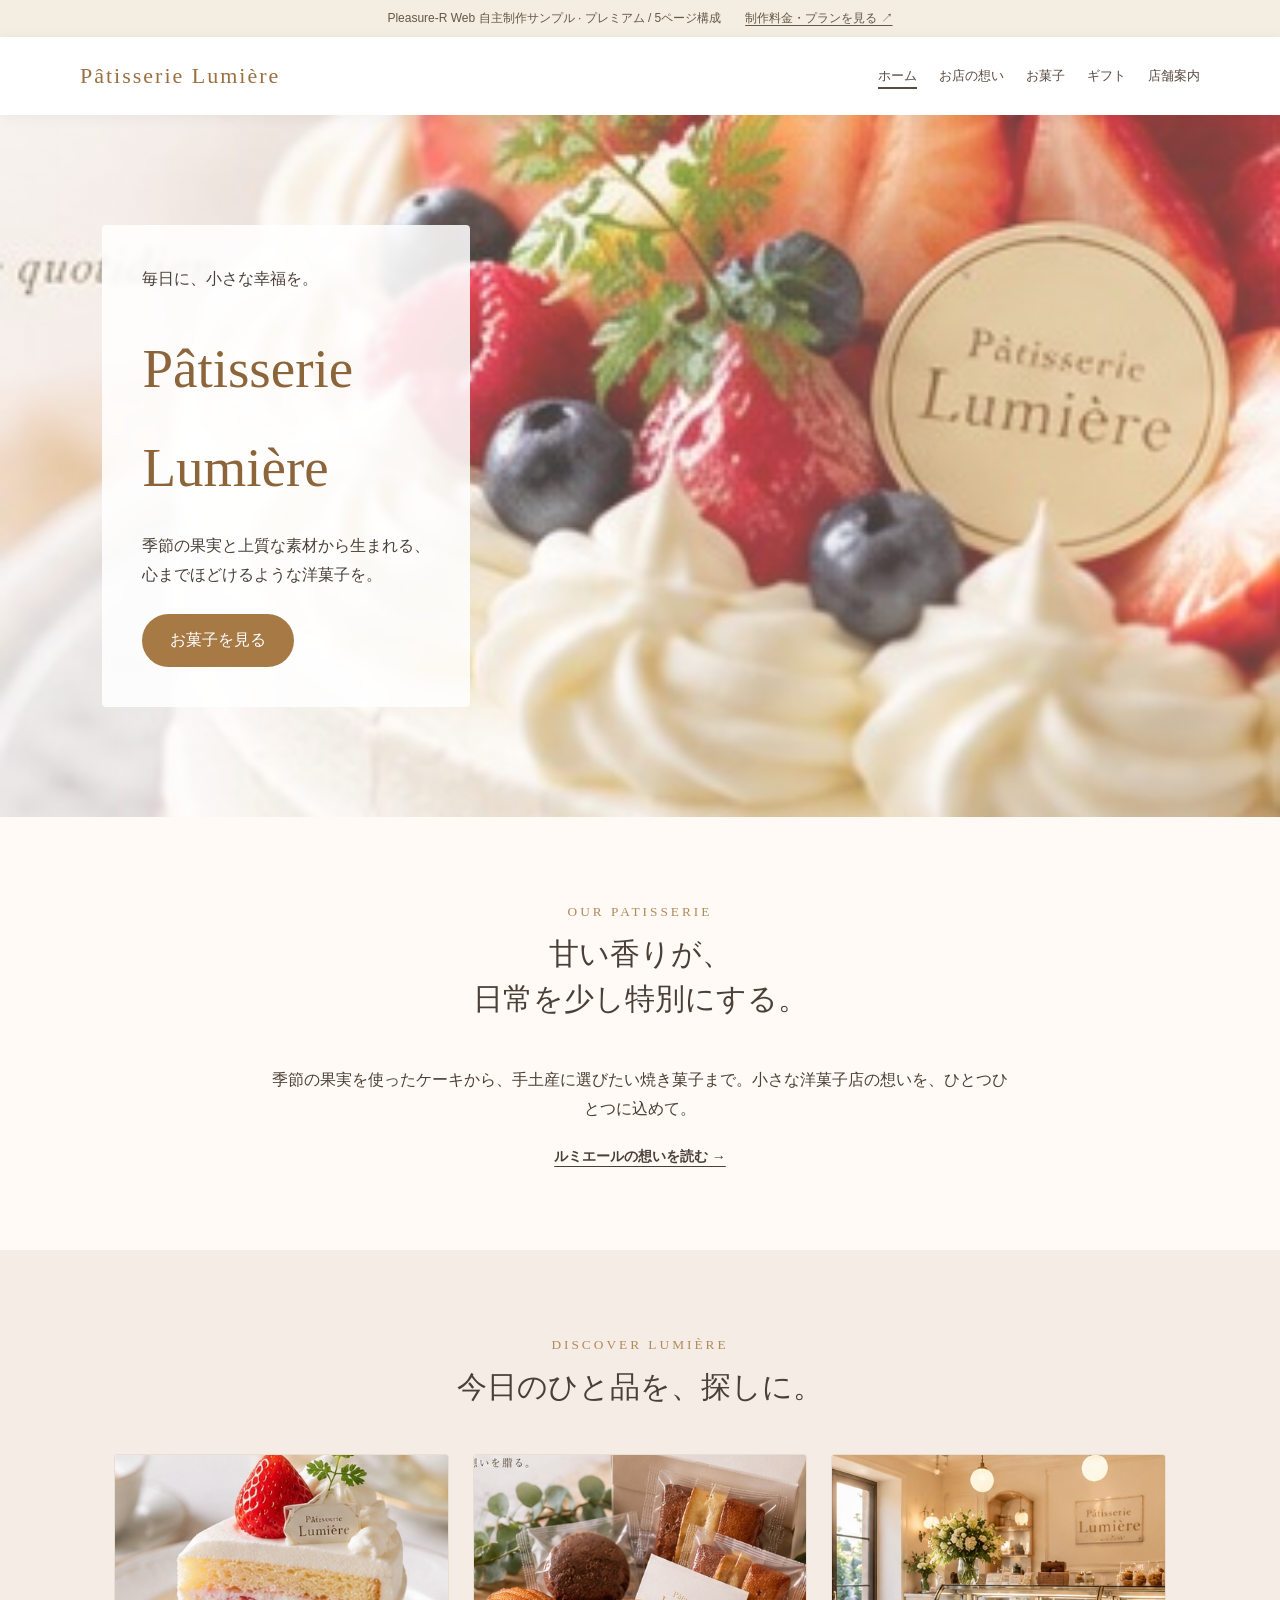
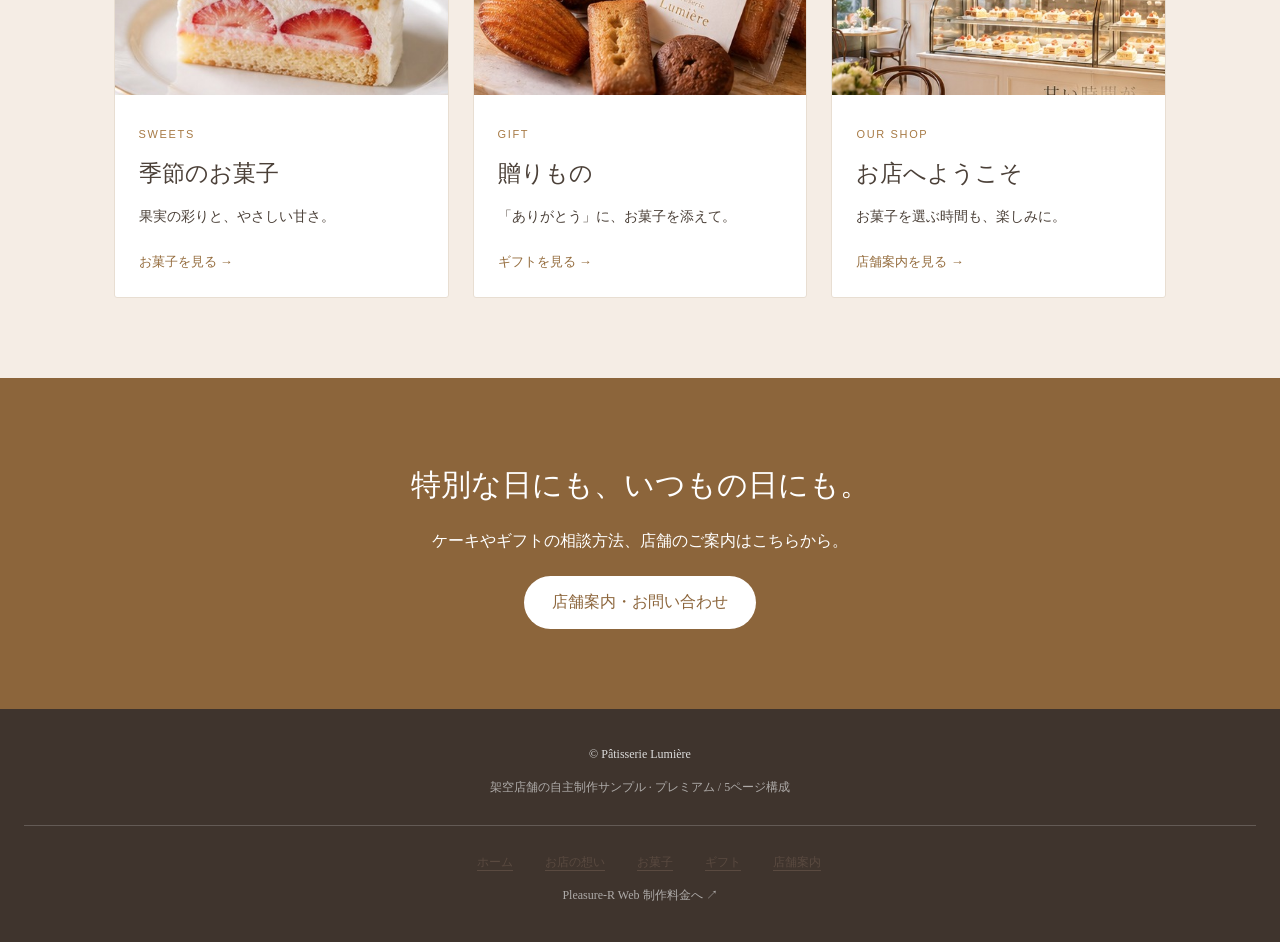
==== commit 0e6a3077: "Build a five-page patisserie sample" ====
--- a/index.html
+++ b/index.html
@@ -1,715 +1,21 @@
-<!DOCTYPE html>
-
-<html lang="ja">
-
-<head>
-
-<meta charset="UTF-8">
-
-<meta name="viewport" content="width=device-width, initial-scale=1.0">
-
-<title>Pâtisserie Lumière | パティスリー・ルミエール</title>
-
-<style>
-
-*{
-
-  box-sizing:border-box;
-
-  margin:0;
-
-  padding:0;
-
-}
-
-html{
-
-  scroll-behavior:smooth;
-
-}
-
-body{
-
-  font-family:"Hiragino Mincho ProN","Yu Mincho",serif;
-
-  color:#4b4038;
-
-  background:#fffaf5;
-
-  line-height:1.8;
-
-}
-
-header{
-
-  position:sticky;
-
-  top:0;
-
-  z-index:100;
-
-  background:rgba(255,255,255,.95);
-
-  padding:14px 6%;
-
-  display:flex;
-
-  justify-content:space-between;
-
-  align-items:center;
-
-  box-shadow:0 2px 15px rgba(0,0,0,.05);
-
-}
-
-.logo{
-
-  font-size:20px;
-
-  letter-spacing:2px;
-
-  color:#9a7040;
-
-}
-
-nav a{
-
-  color:#5a4a40;
-
-  text-decoration:none;
-
-  margin-left:18px;
-
-  font-size:13px;
-
-}
-
-.hero{
-
-  min-height:78vh;
-
-  background:
-
-    linear-gradient(rgba(255,248,240,.25),rgba(255,248,240,.25)),
-
-    url("hero.jpg") center/cover no-repeat;
-
-  display:flex;
-
-  align-items:center;
-
-  padding:8%;
-
-}
-
-.hero-box{
-
-  background:rgba(255,255,255,.86);
-
-  padding:40px;
-
-  max-width:520px;
-
-  border-radius:4px;
-
-}
-
-.hero h1{
-
-  font-size:clamp(30px,6vw,55px);
-
-  font-weight:400;
-
-  color:#8c653b;
-
-  margin-bottom:15px;
-
-}
-
-.hero p{
-
-  font-size:16px;
-
-  margin-bottom:25px;
-
-}
-
-.button{
-
-  display:inline-block;
-
-  background:#a77a45;
-
-  color:white;
-
-  text-decoration:none;
-
-  padding:12px 28px;
-
-  border-radius:30px;
-
-}
-
-section{
-
-  padding:80px 7%;
-
-}
-
-.title{
-
-  text-align:center;
-
-  margin-bottom:45px;
-
-}
-
-.title small{
-
-  color:#b18a5a;
-
-  letter-spacing:3px;
-
-}
-
-.title h2{
-
-  font-size:30px;
-
-  font-weight:400;
-
-  margin-top:5px;
-
-}
-
-.intro{
-
-  text-align:center;
-
-  max-width:750px;
-
-  margin:auto;
-
-}
-
-.products{
-
-  display:grid;
-
-  grid-template-columns:repeat(3,1fr);
-
-  gap:25px;
-
-}
-
-.card{
-
-  background:white;
-
-  box-shadow:0 8px 25px rgba(70,40,20,.08);
-
-  overflow:hidden;
-
-}
-
-.card img{
-
-  width:100%;
-
-  height:280px;
-
-  object-fit:cover;
-
-}
-
-.card-text{
-
-  padding:22px;
-
-}
-
-.card h3{
-
-  font-weight:400;
-
-  color:#8c653b;
-
-}
-
-.price{
-
-  color:#a77a45;
-
-  margin-top:8px;
-
-}
-
-.season{
-
-  background:#f5ede5;
-
-}
-
-.gift{
-
-  display:grid;
-
-  grid-template-columns:1fr 1fr;
-
-  align-items:center;
-
-  gap:50px;
-
-}
-
-.gift img{
-
-  width:100%;
-
-  height:430px;
-
-  object-fit:cover;
-
-}
-
-.shop{
-
-  background:white;
-
-}
-
-.shop-wrap{
-
-  display:grid;
-
-  grid-template-columns:1fr 1fr;
-
-  gap:45px;
-
-  align-items:center;
-
-}
-
-.shop-wrap img{
-
-  width:100%;
-
-  height:430px;
-
-  object-fit:cover;
-
-}
-
-.info{
-
-  background:#fff;
-
-  padding:35px;
-
-}
-
-.info h3{
-
-  font-size:26px;
-
-  font-weight:400;
-
-  color:#8c653b;
-
-  margin-bottom:20px;
-
-}
-
-.cta{
-
-  text-align:center;
-
-  background:#8c653b;
-
-  color:white;
-
-}
-
-.cta h2{
-
-  font-size:30px;
-
-  font-weight:400;
-
-  margin-bottom:15px;
-
-}
-
-.cta .button{
-
-  background:white;
-
-  color:#8c653b;
-
-  margin-top:20px;
-
-}
-
-footer{
-
-  text-align:center;
-
-  padding:35px;
-
-  background:#3f342d;
-
-  color:#ddd;
-
-  font-size:12px;
-
-}
-
-.portfolio{
-
-  margin-top:12px;
-
-  opacity:.7;
-
-}
-
-@media(max-width:750px){
-
-  header{
-
-    display:block;
-
-    text-align:center;
-
-  }
-
-  nav{
-
-    margin-top:8px;
-
-  }
-
-  nav a{
-
-    margin:0 5px;
-
-    font-size:11px;
-
-  }
-
-  .hero{
-
-    min-height:70vh;
-
-    padding:25px;
-
-  }
-
-  .hero-box{
-
-    padding:28px 22px;
-
-  }
-
-  section{
-
-    padding:60px 20px;
-
-  }
-
-  .products,
-
-  .gift,
-
-  .shop-wrap{
-
-    grid-template-columns:1fr;
-
-  }
-
-  .card img,
-
-  .gift img,
-
-  .shop-wrap img{
-
-    height:auto;
-
-  }
-
-}
-
-</style>
-
-</head>
-
-<body>
-
-<header>
-
-  <div class="logo">Pâtisserie Lumière</div>
-
-  <nav>
-
-    <a href="#concept">CONCEPT</a>
-
-    <a href="#sweets">SWEETS</a>
-
-    <a href="#gift">GIFT</a>
-
-    <a href="#shop">SHOP</a>
-
-  </nav>
-
-</header>
-
-<section class="hero">
-
-  <div class="hero-box">
-
-    <p>毎日に、小さな幸福を。</p>
-
-    <h1>Pâtisserie<br>Lumière</h1>
-
-    <p>
-
-      季節の果実と上質な素材から生まれる、<br>
-
-      心までほどけるような洋菓子を。
-
-    </p>
-
-    <a class="button" href="#sweets">お菓子を見る</a>
-
-  </div>
-
-</section>
-
-<section id="concept">
-
-  <div class="title">
-
-    <small>OUR STORY</small>
-
-    <h2>ひとつひとつ、丁寧に。</h2>
-
-  </div>
-
-  <div class="intro">
-
-    <p>
-
-      パティスリー・ルミエールは、
-
-      「大切な人との時間を少しだけ特別にする」
-
-      そんなお菓子を目指す小さな洋菓子店です。
-
-    </p>
-
-    <br>
-
-    <p>
-
-      素材の香り、口どけ、甘さの余韻。
-
-      一つひとつのバランスを大切にしながら、
-
-      毎日店内で丁寧に仕上げています。
-
-    </p>
-
-  </div>
-
-</section>
-
-<section id="sweets" class="season">
-
-  <div class="title">
-
-    <small>SEASONAL SWEETS</small>
-
-    <h2>季節のおすすめ</h2>
-
-  </div>
-
-  <div class="products">
-
-    <div class="card">
-
-      <img src="shortcake.jpg" alt="苺のショートケーキ">
-
-      <div class="card-text">
-
-        <h3>苺のショートケーキ</h3>
-
-        <p>軽やかな生クリームと、甘酸っぱい苺を重ねました。</p>
-
-        <div class="price">¥680</div>
-
-      </div>
-
-    </div>
-
-    <div class="card">
-
-      <img src="chocolate.jpg" alt="ショコラケーキ">
-
-      <div class="card-text">
-
-        <h3>ショコラ・ノワール</h3>
-
-        <p>濃厚なカカオの香りと、なめらかな口どけ。</p>
-
-        <div class="price">¥720</div>
-
-      </div>
-
-    </div>
-
-    <div class="card">
-
-      <img src="tart.jpg" alt="季節のフルーツタルト">
-
-      <div class="card-text">
-
-        <h3>季節のフルーツタルト</h3>
-
-        <p>旬の果実を贅沢に飾った華やかなタルトです。</p>
-
-        <div class="price">¥750</div>
-
-      </div>
-
-    </div>
-
-  </div>
-
-</section>
-
-<section id="gift">
-
-  <div class="gift">
-
-    <img src="gift.jpg" alt="焼き菓子ギフト">
-
-    <div>
-
-      <div class="title" style="text-align:left;margin-bottom:25px">
-
-        <small>GIFT COLLECTION</small>
-
-        <h2>想いを届ける贈りもの</h2>
-
-      </div>
-
-      <p>
-
-        フィナンシェ、マドレーヌ、クッキーなど、
-
-        素材の風味を大切に焼き上げたお菓子を
-
-        ギフトボックスに詰め合わせました。
-
-      </p>
-
-      <br>
-
-      <p>
-
-        誕生日や記念日、大切な方への贈りものにも
-
-        おすすめです。
-
-      </p>
-
-      <br>
-
-      <a class="button" href="#shop">店舗を見る</a>
-
-    </div>
-
-  </div>
-
-</section>
-
-<section id="shop" class="shop">
-
-  <div class="title">
-
-    <small>OUR SHOP</small>
-
-    <h2>店舗のご案内</h2>
-
-  </div>
-
-  <div class="shop-wrap">
-
-    <img src="shop.jpg" alt="パティスリー店内">
-
-    <div class="info">
-
-      <h3>Pâtisserie Lumière</h3>
-
-      <p>
-
-        焼きたてのお菓子と季節のケーキを揃えて、
-
-        皆さまをお待ちしております。
-
-      </p>
-
-      <br>
-
-      <p><strong>営業時間</strong><br>
-
-      10:00 – 19:00</p>
-
-      <br>
-
-      <p><strong>定休日</strong><br>
-
-      火曜日</p>
-
-      <br>
-
-      <p>
-
-        ※この店舗情報はポートフォリオ用の架空設定です。
-
-      </p>
-
-    </div>
-
-  </div>
-
-</section>
-
-<section class="cta">
-
-  <h2>特別な日に、特別なケーキを。</h2>
-
-  <p>
-
-    バースデーケーキや記念日のホールケーキも承ります。
-
-  </p>
-
-  <a class="button" href="#shop">ご予約・お問い合わせ</a>
-
-</section>
-
-<footer>
-
-  <p>© Pâtisserie Lumière</p>
-
-  <p class="portfolio">
-
-    Web Design Portfolio / 架空店舗の自主制作サイトです
-
-  </p>
-
-</footer>
-
-</body>
-
-</html>
+<!doctype html><html lang="ja"><head><meta charset="utf-8"><meta name="viewport" content="width=device-width,initial-scale=1"><meta name="description" content="プレミアムプラン・5ページ構成の自主制作サンプル。架空の洋菓子店、パティスリー・ルミエール。"><title>Pâtisserie Lumière｜パティスリー・ルミエール</title><link rel="stylesheet" href="site.css"><script src="demo.js" defer></script></head><body><div class="demo-bar"><span>Pleasure-R Web 自主制作サンプル · プレミアム / 5ページ構成</span><a href="https://yamaji8198.github.io/pleasure-r-web/#price">制作料金・プランを見る ↗</a></div><header><div class="wrap cake-nav"><a class="logo" href="index.html">Pâtisserie Lumière</a><nav aria-label="メインメニュー"><a href="index.html" aria-current="page">ホーム</a><a href="concept.html">お店の想い</a><a href="sweets.html">お菓子</a><a href="gift.html">ギフト</a><a href="shop.html">店舗案内</a></nav></div></header><main><section class="hero">
+
+  <div class="hero-box">
+
+    <p>毎日に、小さな幸福を。</p>
+
+    <h1>Pâtisserie<br>Lumière</h1>
+
+    <p>
+
+      季節の果実と上質な素材から生まれる、<br>
+
+      心までほどけるような洋菓子を。
+
+    </p>
+
+    <a class="button" href="sweets.html">お菓子を見る</a>
+
+  </div>
+
+</section><section><div class="intro"><div class="title"><small>OUR PATISSERIE</small><h2>甘い香りが、<br>日常を少し特別にする。</h2></div><p>季節の果実を使ったケーキから、手土産に選びたい焼き菓子まで。小さな洋菓子店の想いを、ひとつひとつに込めて。</p><a class="more-link" href="concept.html">ルミエールの想いを読む →</a></div></section><section class="season"><div class="wrap"><div class="title"><small>DISCOVER LUMIÈRE</small><h2>今日のひと品を、探しに。</h2></div><div class="feature-grid"><a class="feature" href="sweets.html"><img src="shortcake.jpg" alt="苺のショートケーキ" loading="lazy"><div><small>SWEETS</small><h3>季節のお菓子</h3><p>果実の彩りと、やさしい甘さ。</p><span>お菓子を見る →</span></div></a><a class="feature" href="gift.html"><img src="gift.jpg" alt="焼き菓子のギフトボックス" loading="lazy"><div><small>GIFT</small><h3>贈りもの</h3><p>「ありがとう」に、お菓子を添えて。</p><span>ギフトを見る →</span></div></a><a class="feature" href="shop.html"><img src="shop.jpg" alt="ルミエールの店内" loading="lazy"><div><small>OUR SHOP</small><h3>お店へようこそ</h3><p>お菓子を選ぶ時間も、楽しみに。</p><span>店舗案内を見る →</span></div></a></div></div></section><section class="cta"><h2>特別な日にも、いつもの日にも。</h2><p>ケーキやギフトの相談方法、店舗のご案内はこちらから。</p><a class="button" href="shop.html#consultation">店舗案内・お問い合わせ</a></section></main><footer><p>© Pâtisserie Lumière</p><p class="portfolio">架空店舗の自主制作サンプル · プレミアム / 5ページ構成</p><nav class="page-subnav" aria-label="フッターメニュー"><a href="index.html">ホーム</a><a href="concept.html">お店の想い</a><a href="sweets.html">お菓子</a><a href="gift.html">ギフト</a><a href="shop.html">店舗案内</a></nav><p class="portfolio"><a href="https://yamaji8198.github.io/pleasure-r-web/#price">Pleasure-R Web 制作料金へ ↗</a></p></footer></body></html>
--- a/site.css
+++ b/site.css
@@ -0,0 +1,432 @@
+
+
+*{
+
+  box-sizing:border-box;
+
+  margin:0;
+
+  padding:0;
+
+}
+
+html{
+
+  scroll-behavior:smooth;
+
+}
+
+body{
+
+  font-family:"Hiragino Mincho ProN","Yu Mincho",serif;
+
+  color:#4b4038;
+
+  background:#fffaf5;
+
+  line-height:1.8;
+
+}
+
+header{
+
+  position:sticky;
+
+  top:0;
+
+  z-index:100;
+
+  background:rgba(255,255,255,.95);
+
+  padding:14px 6%;
+
+  display:flex;
+
+  justify-content:space-between;
+
+  align-items:center;
+
+  box-shadow:0 2px 15px rgba(0,0,0,.05);
+
+}
+
+.logo{
+
+  font-size:20px;
+
+  letter-spacing:2px;
+
+  color:#9a7040;
+
+}
+
+nav a{
+
+  color:#5a4a40;
+
+  text-decoration:none;
+
+  margin-left:18px;
+
+  font-size:13px;
+
+}
+
+.hero{
+
+  min-height:78vh;
+
+  background:
+
+    linear-gradient(rgba(255,248,240,.25),rgba(255,248,240,.25)),
+
+    url("hero.jpg") center/cover no-repeat;
+
+  display:flex;
+
+  align-items:center;
+
+  padding:8%;
+
+}
+
+.hero-box{
+
+  background:rgba(255,255,255,.86);
+
+  padding:40px;
+
+  max-width:520px;
+
+  border-radius:4px;
+
+}
+
+.hero h1{
+
+  font-size:clamp(30px,6vw,55px);
+
+  font-weight:400;
+
+  color:#8c653b;
+
+  margin-bottom:15px;
+
+}
+
+.hero p{
+
+  font-size:16px;
+
+  margin-bottom:25px;
+
+}
+
+.button{
+
+  display:inline-block;
+
+  background:#a77a45;
+
+  color:white;
+
+  text-decoration:none;
+
+  padding:12px 28px;
+
+  border-radius:30px;
+
+}
+
+section{
+
+  padding:80px 7%;
+
+}
+
+.title{
+
+  text-align:center;
+
+  margin-bottom:45px;
+
+}
+
+.title small{
+
+  color:#b18a5a;
+
+  letter-spacing:3px;
+
+}
+
+.title h2{
+
+  font-size:30px;
+
+  font-weight:400;
+
+  margin-top:5px;
+
+}
+
+.intro{
+
+  text-align:center;
+
+  max-width:750px;
+
+  margin:auto;
+
+}
+
+.products{
+
+  display:grid;
+
+  grid-template-columns:repeat(3,1fr);
+
+  gap:25px;
+
+}
+
+.card{
+
+  background:white;
+
+  box-shadow:0 8px 25px rgba(70,40,20,.08);
+
+  overflow:hidden;
+
+}
+
+.card img{
+
+  width:100%;
+
+  height:280px;
+
+  object-fit:cover;
+
+}
+
+.card-text{
+
+  padding:22px;
+
+}
+
+.card h3{
+
+  font-weight:400;
+
+  color:#8c653b;
+
+}
+
+.price{
+
+  color:#a77a45;
+
+  margin-top:8px;
+
+}
+
+.season{
+
+  background:#f5ede5;
+
+}
+
+.gift{
+
+  display:grid;
+
+  grid-template-columns:1fr 1fr;
+
+  align-items:center;
+
+  gap:50px;
+
+}
+
+.gift img{
+
+  width:100%;
+
+  height:430px;
+
+  object-fit:cover;
+
+}
+
+.shop{
+
+  background:white;
+
+}
+
+.shop-wrap{
+
+  display:grid;
+
+  grid-template-columns:1fr 1fr;
+
+  gap:45px;
+
+  align-items:center;
+
+}
+
+.shop-wrap img{
+
+  width:100%;
+
+  height:430px;
+
+  object-fit:cover;
+
+}
+
+.info{
+
+  background:#fff;
+
+  padding:35px;
+
+}
+
+.info h3{
+
+  font-size:26px;
+
+  font-weight:400;
+
+  color:#8c653b;
+
+  margin-bottom:20px;
+
+}
+
+.cta{
+
+  text-align:center;
+
+  background:#8c653b;
+
+  color:white;
+
+}
+
+.cta h2{
+
+  font-size:30px;
+
+  font-weight:400;
+
+  margin-bottom:15px;
+
+}
+
+.cta .button{
+
+  background:white;
+
+  color:#8c653b;
+
+  margin-top:20px;
+
+}
+
+footer{
+
+  text-align:center;
+
+  padding:35px;
+
+  background:#3f342d;
+
+  color:#ddd;
+
+  font-size:12px;
+
+}
+
+.portfolio{
+
+  margin-top:12px;
+
+  opacity:.7;
+
+}
+
+@media(max-width:750px){
+
+  header{
+
+    display:block;
+
+    text-align:center;
+
+  }
+
+  nav{
+
+    margin-top:8px;
+
+  }
+
+  nav a{
+
+    margin:0 5px;
+
+    font-size:11px;
+
+  }
+
+  .hero{
+
+    min-height:70vh;
+
+    padding:25px;
+
+  }
+
+  .hero-box{
+
+    padding:28px 22px;
+
+  }
+
+  section{
+
+    padding:60px 20px;
+
+  }
+
+  .products,
+
+  .gift,
+
+  .shop-wrap{
+
+    grid-template-columns:1fr;
+
+  }
+
+  .card img,
+
+  .gift img,
+
+  .shop-wrap img{
+
+    height:auto;
+
+  }
+
+}
+
+
+a:focus-visible,button:focus-visible,input:focus-visible,select:focus-visible,textarea:focus-visible{outline:3px solid #cd7a29;outline-offset:4px}img{max-width:100%;height:auto}.demo-bar{display:flex;align-items:center;justify-content:center;flex-wrap:wrap;gap:6px 24px;padding:9px 18px;background:#f4ede1;color:#655846;font:12px/1.6 -apple-system,BlinkMacSystemFont,"Yu Gothic",sans-serif}.demo-bar a{text-decoration:underline;text-underline-offset:3px}.breadcrumb{font-size:12px;padding:17px 0;color:#737b72}.breadcrumb a{text-decoration:underline}.page-head{padding:45px 0 50px;background:var(--cream,#f5ede5)}.page-head h1{font-size:clamp(2rem,4vw,3.4rem);margin:8px 0 14px;line-height:1.4}.page-head p{max-width:720px}.page-links{display:flex;gap:10px;flex-wrap:wrap;margin:24px 0}.page-links a{padding:10px 17px;border:1px solid #d9dacf;border-radius:5px;background:#fff}.page-links a:hover{border-color:#8d825d}.more-link{display:inline-block;text-decoration:underline;text-underline-offset:5px;font-weight:700;margin-top:20px}.page-subnav{display:flex;gap:14px;flex-wrap:wrap;justify-content:center;padding-top:26px;margin-top:26px;border-top:1px solid #ffffff30}.page-subnav a{text-decoration:underline;text-underline-offset:4px}nav a[aria-current=page]{text-decoration:underline;text-decoration-thickness:2px;text-underline-offset:7px}.panel-grid{display:grid;grid-template-columns:repeat(3,minmax(0,1fr));gap:22px}.panel{padding:26px;background:white;border:1px solid #e7dfd4;border-radius:10px}.panel h3{margin:0 0 10px;font-size:1.15rem}.panel p{font-size:.94rem}.panel-number{display:block;font:italic 32px Georgia,serif;color:#aa8347;margin-bottom:12px}.demo-note{font-size:13px;color:#726960;margin-top:16px}.reading{max-width:760px;margin:auto}.reading p+p{margin-top:18px}.reading h2{font-size:1.6rem;line-height:1.5;margin:24px 0 14px}.faq{max-width:850px;margin:25px auto 0}.faq details{border-bottom:1px solid #ddd6cb;padding:18px 4px}.faq summary{cursor:pointer;font-weight:700}.faq details p{margin-top:14px;font-size:.94rem}.demo-form{display:grid;gap:18px;max-width:700px;margin:24px auto 0}.demo-form label{display:grid;gap:6px;font-size:14px;font-weight:600}.demo-form input,.demo-form select,.demo-form textarea{font:inherit;min-width:0;width:100%;padding:12px;border:1px solid #c5c7bb;background:#fff;border-radius:6px}.demo-form textarea{min-height:110px;resize:vertical}.demo-form button{font:inherit;border:0;cursor:pointer;justify-self:start}.demo-result{padding:20px;background:#edf4eb;border:1px solid #c7d7c6;border-radius:7px;color:#2f5135;white-space:pre-line}.demo-result:empty{display:none}.sample-contact{margin-top:30px}.sample-contact h2{font-size:1.7rem}.sample-contact p{margin:12px 0}.section-small{padding-top:40px;padding-bottom:40px}@media(max-width:800px){.panel-grid{grid-template-columns:1fr}.page-head{padding:28px 0 35px}.demo-bar{font-size:11px}.page-subnav{gap:12px 20px}}
+
+:root{--cream:#f5ede5}.wrap{width:min(1120px,calc(100% - 48px));margin:auto}a{color:inherit;text-decoration:none}.cake-nav{display:flex;justify-content:space-between;align-items:center;gap:22px;min-height:78px;padding-block:16px}header{padding:0}header .logo{font-size:22px;white-space:nowrap}header nav{display:flex;gap:22px;flex-wrap:wrap}header nav a{margin:0;font-size:13px}.page-head h1{font-family:"Yu Mincho",serif;font-weight:400;color:#8c653b}.ey{font-family:sans-serif;letter-spacing:.15em;font-size:12px;color:#9a7040}.breadcrumb{font-family:sans-serif}.title h2{line-height:1.5}.intro .more-link{font-size:14px}.feature-grid{display:grid;grid-template-columns:repeat(3,minmax(0,1fr));gap:24px}.feature{display:block;background:#fff;border:1px solid #e8ded2;overflow:hidden;border-radius:3px}.feature img{width:100%;height:240px;object-fit:cover;display:block;transition:transform .25s}.feature:hover img{transform:scale(1.025)}.feature>div{padding:24px}.feature small{letter-spacing:.15em;color:#a77a45;font-family:sans-serif;font-size:11px}.feature h3{font-weight:400;font-size:23px;margin:5px 0 10px}.feature p{font-size:14px}.feature span{display:block;margin-top:20px;font-size:13px;color:#956d3e}.story-split{display:grid;grid-template-columns:1fr 1fr;gap:55px;align-items:center}.story-split>img{width:100%;height:430px;object-fit:cover}.panel-grid h3{font-weight:400;color:#8c653b}.panel-grid p{font-size:14px}.shop-wrap img{display:block}.info{padding:24px}.info h3{font-size:24px}.page-subnav a{font-size:12px}section[id],div[id]{scroll-margin-top:110px}.demo-form{font-family:sans-serif}.demo-form .button{font-size:14px}.demo-note{line-height:1.8}.cta p{max-width:650px;margin:0 auto}footer{padding-inline:24px}.hero-box{backdrop-filter:blur(3px)}@media(max-width:800px){.cake-nav{flex-direction:column;gap:12px;padding-block:13px}header nav{justify-content:center;gap:10px 20px}.feature-grid,.story-split{grid-template-columns:1fr}.feature img{height:260px}.story-split{gap:28px}.story-split>img{height:300px}.wrap{width:calc(100% - 40px)}section{padding-inline:20px}.story-split .reading{max-width:none}.hero{min-height:65vh}.page-head{padding-inline:0}.panel-grid{gap:16px}.cake-nav .logo{font-size:20px}}@media(max-width:480px){header nav{gap:8px 14px}header nav a{font-size:11px}.hero{min-height:560px;padding:24px 20px}.hero-box{padding:25px;max-width:100%}.hero h1{font-size:40px}.hero p{font-size:14px}.page-head h1{font-size:2rem}.gift img,.shop-wrap img{height:280px;object-fit:cover}.products{gap:24px}.card img{height:270px;object-fit:cover}.cta h2{font-size:25px}.feature img{height:220px}.story-split>img{height:260px}.panel{padding:22px}}
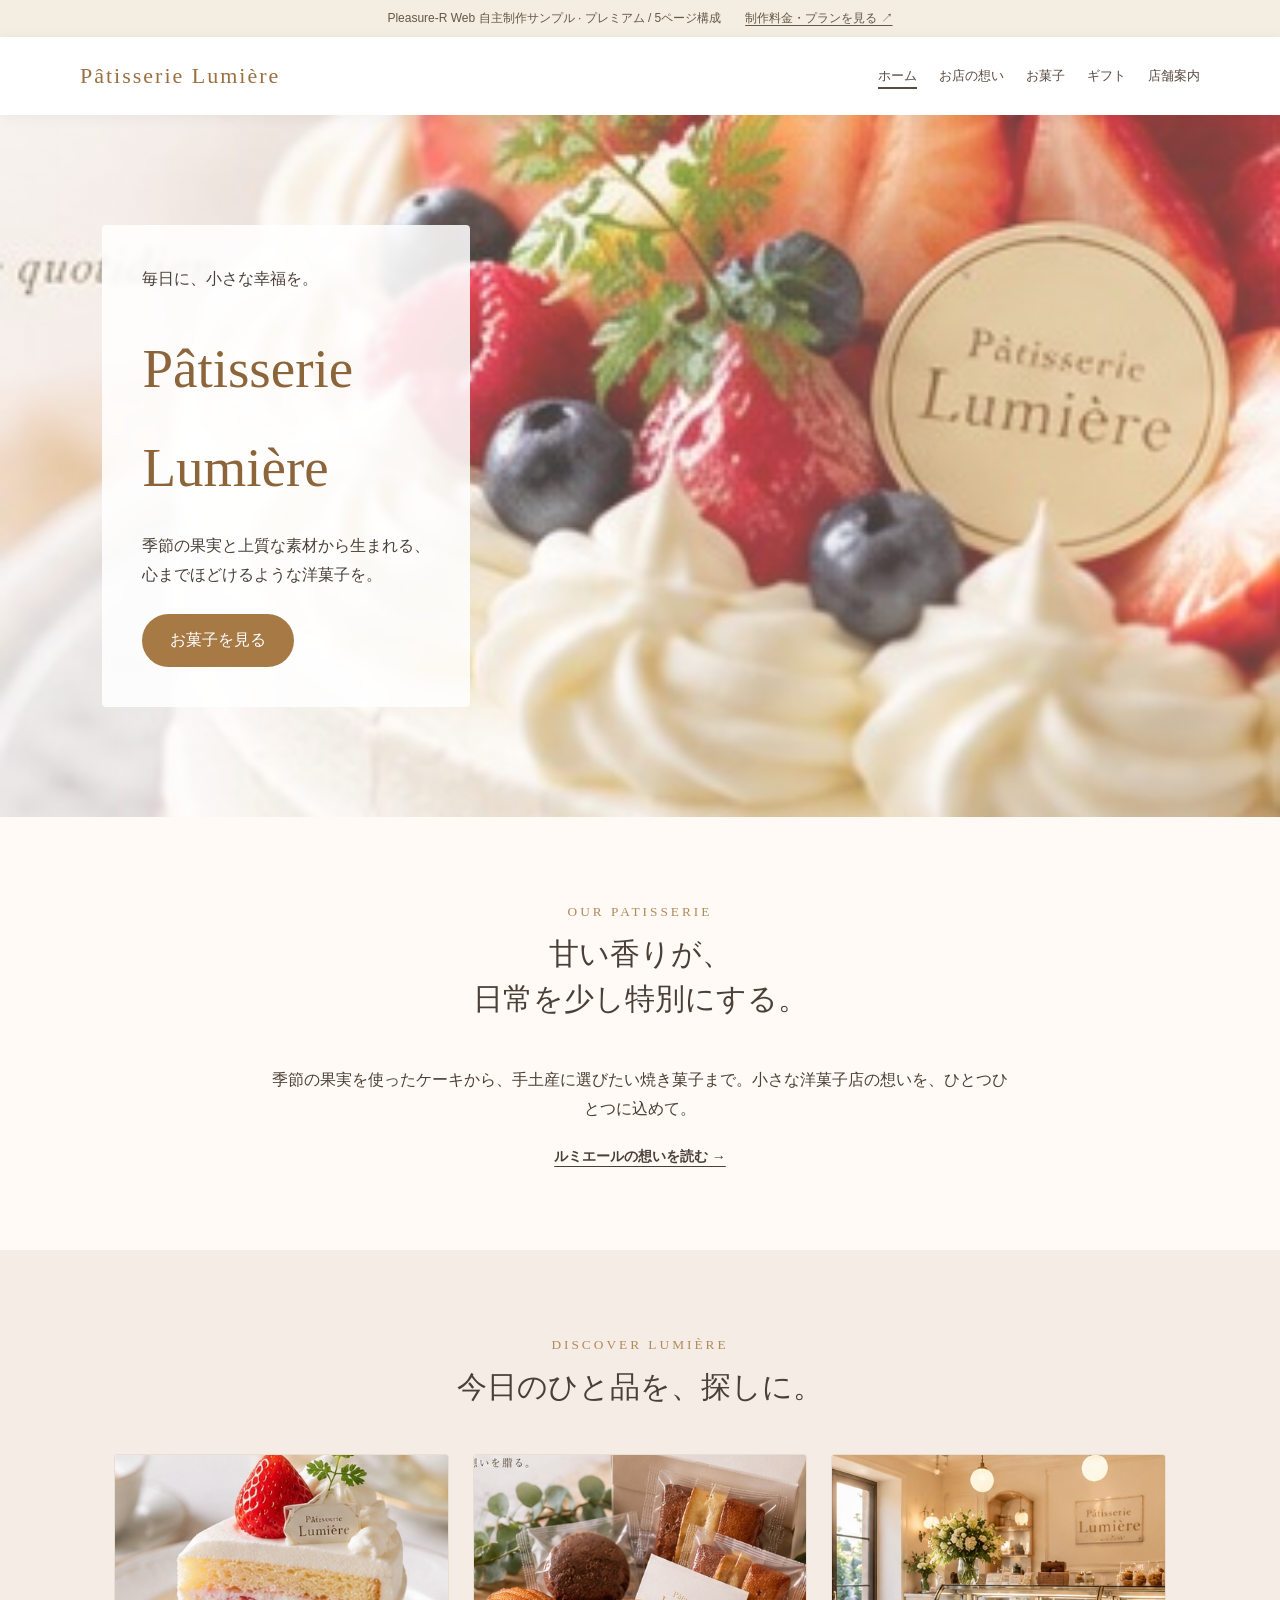
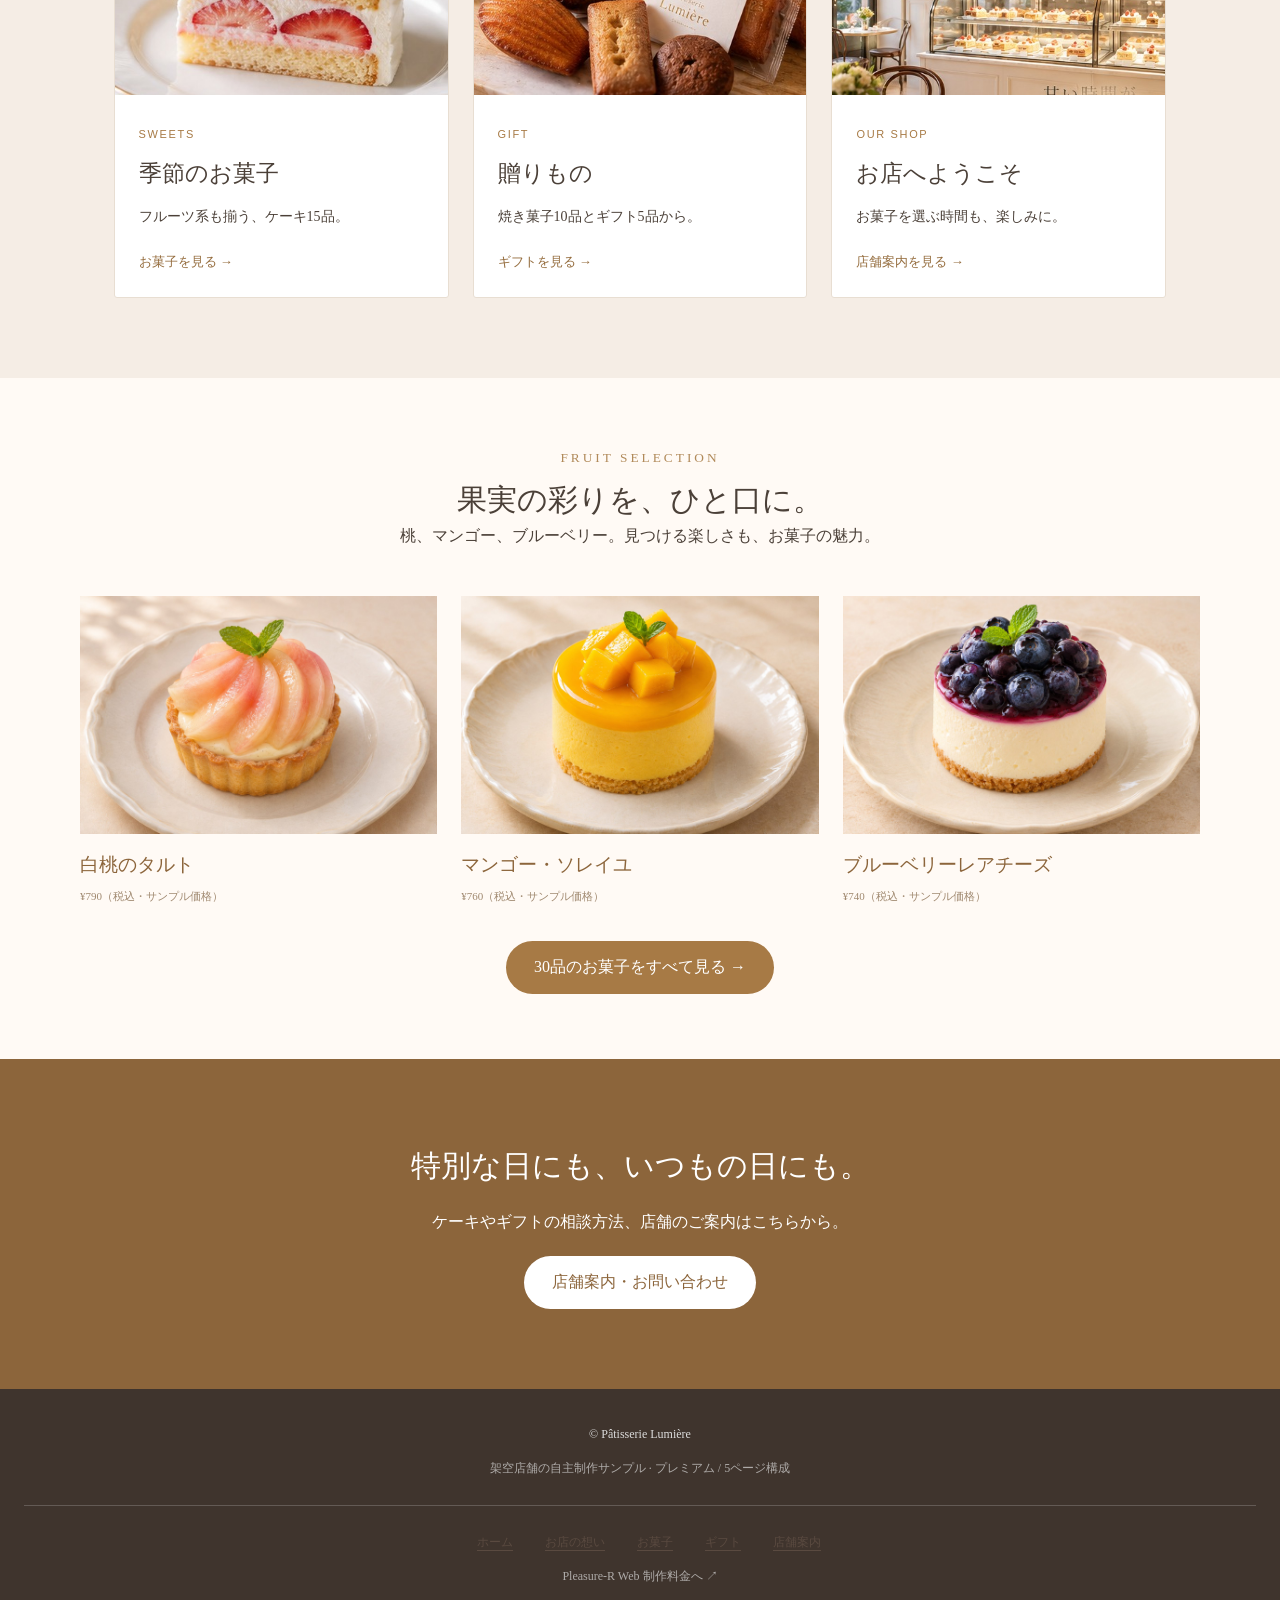
==== commit c26428db: "Add 30 sweets with fruit filters and product photos" ====
--- a/index.html
+++ b/index.html
@@ -1,21 +1,21 @@
-<!doctype html><html lang="ja"><head><meta charset="utf-8"><meta name="viewport" content="width=device-width,initial-scale=1"><meta name="description" content="プレミアムプラン・5ページ構成の自主制作サンプル。架空の洋菓子店、パティスリー・ルミエール。"><title>Pâtisserie Lumière｜パティスリー・ルミエール</title><link rel="stylesheet" href="site.css"><script src="demo.js" defer></script></head><body><div class="demo-bar"><span>Pleasure-R Web 自主制作サンプル · プレミアム / 5ページ構成</span><a href="https://yamaji8198.github.io/pleasure-r-web/#price">制作料金・プランを見る ↗</a></div><header><div class="wrap cake-nav"><a class="logo" href="index.html">Pâtisserie Lumière</a><nav aria-label="メインメニュー"><a href="index.html" aria-current="page">ホーム</a><a href="concept.html">お店の想い</a><a href="sweets.html">お菓子</a><a href="gift.html">ギフト</a><a href="shop.html">店舗案内</a></nav></div></header><main><section class="hero">
-
-  <div class="hero-box">
-
-    <p>毎日に、小さな幸福を。</p>
-
-    <h1>Pâtisserie<br>Lumière</h1>
-
-    <p>
-
-      季節の果実と上質な素材から生まれる、<br>
-
-      心までほどけるような洋菓子を。
-
-    </p>
-
-    <a class="button" href="sweets.html">お菓子を見る</a>
-
-  </div>
-
-</section><section><div class="intro"><div class="title"><small>OUR PATISSERIE</small><h2>甘い香りが、<br>日常を少し特別にする。</h2></div><p>季節の果実を使ったケーキから、手土産に選びたい焼き菓子まで。小さな洋菓子店の想いを、ひとつひとつに込めて。</p><a class="more-link" href="concept.html">ルミエールの想いを読む →</a></div></section><section class="season"><div class="wrap"><div class="title"><small>DISCOVER LUMIÈRE</small><h2>今日のひと品を、探しに。</h2></div><div class="feature-grid"><a class="feature" href="sweets.html"><img src="shortcake.jpg" alt="苺のショートケーキ" loading="lazy"><div><small>SWEETS</small><h3>季節のお菓子</h3><p>果実の彩りと、やさしい甘さ。</p><span>お菓子を見る →</span></div></a><a class="feature" href="gift.html"><img src="gift.jpg" alt="焼き菓子のギフトボックス" loading="lazy"><div><small>GIFT</small><h3>贈りもの</h3><p>「ありがとう」に、お菓子を添えて。</p><span>ギフトを見る →</span></div></a><a class="feature" href="shop.html"><img src="shop.jpg" alt="ルミエールの店内" loading="lazy"><div><small>OUR SHOP</small><h3>お店へようこそ</h3><p>お菓子を選ぶ時間も、楽しみに。</p><span>店舗案内を見る →</span></div></a></div></div></section><section class="cta"><h2>特別な日にも、いつもの日にも。</h2><p>ケーキやギフトの相談方法、店舗のご案内はこちらから。</p><a class="button" href="shop.html#consultation">店舗案内・お問い合わせ</a></section></main><footer><p>© Pâtisserie Lumière</p><p class="portfolio">架空店舗の自主制作サンプル · プレミアム / 5ページ構成</p><nav class="page-subnav" aria-label="フッターメニュー"><a href="index.html">ホーム</a><a href="concept.html">お店の想い</a><a href="sweets.html">お菓子</a><a href="gift.html">ギフト</a><a href="shop.html">店舗案内</a></nav><p class="portfolio"><a href="https://yamaji8198.github.io/pleasure-r-web/#price">Pleasure-R Web 制作料金へ ↗</a></p></footer></body></html>
+<!doctype html><html lang="ja"><head><meta charset="utf-8"><meta name="viewport" content="width=device-width,initial-scale=1"><meta name="description" content="プレミアムプラン・5ページ構成の自主制作サンプル。架空の洋菓子店、パティスリー・ルミエール。"><title>Pâtisserie Lumière｜パティスリー・ルミエール</title><link rel="stylesheet" href="site.css"><script src="demo.js" defer></script><link rel="stylesheet" href="menu.css"></head><body><div class="demo-bar"><span>Pleasure-R Web 自主制作サンプル · プレミアム / 5ページ構成</span><a href="https://yamaji8198.github.io/pleasure-r-web/#price">制作料金・プランを見る ↗</a></div><header><div class="wrap cake-nav"><a class="logo" href="index.html">Pâtisserie Lumière</a><nav aria-label="メインメニュー"><a href="index.html" aria-current="page">ホーム</a><a href="concept.html">お店の想い</a><a href="sweets.html">お菓子</a><a href="gift.html">ギフト</a><a href="shop.html">店舗案内</a></nav></div></header><main><section class="hero">
+
+  <div class="hero-box">
+
+    <p>毎日に、小さな幸福を。</p>
+
+    <h1>Pâtisserie<br>Lumière</h1>
+
+    <p>
+
+      季節の果実と上質な素材から生まれる、<br>
+
+      心までほどけるような洋菓子を。
+
+    </p>
+
+    <a class="button" href="sweets.html">お菓子を見る</a>
+
+  </div>
+
+</section><section><div class="intro"><div class="title"><small>OUR PATISSERIE</small><h2>甘い香りが、<br>日常を少し特別にする。</h2></div><p>季節の果実を使ったケーキから、手土産に選びたい焼き菓子まで。小さな洋菓子店の想いを、ひとつひとつに込めて。</p><a class="more-link" href="concept.html">ルミエールの想いを読む →</a></div></section><section class="season"><div class="wrap"><div class="title"><small>DISCOVER LUMIÈRE</small><h2>今日のひと品を、探しに。</h2></div><div class="feature-grid"><a class="feature" href="sweets.html"><img src="shortcake.jpg" alt="苺のショートケーキ" loading="lazy"><div><small>SWEETS</small><h3>季節のお菓子</h3><p>フルーツ系も揃う、ケーキ15品。</p><span>お菓子を見る →</span></div></a><a class="feature" href="gift.html"><img src="gift.jpg" alt="焼き菓子のギフトボックス" loading="lazy"><div><small>GIFT</small><h3>贈りもの</h3><p>焼き菓子10品とギフト5品から。</p><span>ギフトを見る →</span></div></a><a class="feature" href="shop.html"><img src="shop.jpg" alt="ルミエールの店内" loading="lazy"><div><small>OUR SHOP</small><h3>お店へようこそ</h3><p>お菓子を選ぶ時間も、楽しみに。</p><span>店舗案内を見る →</span></div></a></div></div></section><section class="seasonal-picks"><div class="wrap"><div class="title"><small>FRUIT SELECTION</small><h2>果実の彩りを、ひと口に。</h2><p>桃、マンゴー、ブルーベリー。見つける楽しさも、お菓子の魅力。</p></div><div class="fruit-picks"><a href="sweets.html#item-peach-tart"><img src="menu-peach-tart.jpg" width="1536" height="1024" loading="lazy" alt="白桃のタルト"><span>白桃のタルト</span><small>¥790（税込・サンプル価格）</small></a><a href="sweets.html#item-mango-mousse"><img src="menu-mango-mousse.jpg" width="1536" height="1024" loading="lazy" alt="マンゴー・ソレイユ"><span>マンゴー・ソレイユ</span><small>¥760（税込・サンプル価格）</small></a><a href="sweets.html#item-blueberry-cheesecake"><img src="menu-blueberry-cheesecake.jpg" width="1536" height="1024" loading="lazy" alt="ブルーベリーレアチーズ"><span>ブルーベリーレアチーズ</span><small>¥740（税込・サンプル価格）</small></a></div><div class="menu-all-link"><a class="button" href="sweets.html">30品のお菓子をすべて見る →</a></div></div></section><section class="cta"><h2>特別な日にも、いつもの日にも。</h2><p>ケーキやギフトの相談方法、店舗のご案内はこちらから。</p><a class="button" href="shop.html#consultation">店舗案内・お問い合わせ</a></section></main><footer><p>© Pâtisserie Lumière</p><p class="portfolio">架空店舗の自主制作サンプル · プレミアム / 5ページ構成</p><nav class="page-subnav" aria-label="フッターメニュー"><a href="index.html">ホーム</a><a href="concept.html">お店の想い</a><a href="sweets.html">お菓子</a><a href="gift.html">ギフト</a><a href="shop.html">店舗案内</a></nav><p class="portfolio"><a href="https://yamaji8198.github.io/pleasure-r-web/#price">Pleasure-R Web 制作料金へ ↗</a></p></footer></body></html>
--- a/menu.css
+++ b/menu.css
@@ -0,0 +1 @@
+.menu-section{padding:65px 0;background:#fffdf9}.menu-heading{display:flex;justify-content:space-between;align-items:end;gap:30px;margin-bottom:18px}.menu-heading h2{font-weight:400;font-size:clamp(24px,3vw,34px);color:#8c653b;line-height:1.5;margin-top:8px}.menu-heading>p{font-size:13px;color:#8b7a69;line-height:1.9}.menu-notice{font-size:12px;color:#8a7c70;line-height:1.8;margin:16px 0}.menu-toolbar{padding:24px 0;display:flex;justify-content:space-between;align-items:end;gap:20px;border-top:1px solid #eadfd2;border-bottom:1px solid #eadfd2;margin-top:26px}.menu-filters{display:flex;gap:8px;flex-wrap:wrap}.menu-filters button{font:inherit;font-size:13px;cursor:pointer;background:#fff;border:1px solid #ddcfbd;border-radius:99px;color:#75604a;padding:9px 15px;white-space:nowrap}.menu-filters button[aria-pressed=true]{background:#8c653b;border-color:#8c653b;color:#fff}.menu-filters span{font-size:10px;margin-left:4px;opacity:.8}.menu-search{display:grid;gap:5px;font-family:sans-serif;font-size:11px;color:#8a7764;min-width:230px}.menu-search input{border:1px solid #ddcfbd;background:white;border-radius:5px;padding:11px 12px;font:13px sans-serif;color:#4b4038;min-width:0;width:100%}.menu-count{font-size:12px;color:#927d64;padding:17px 0}.menu-grid{display:grid;grid-template-columns:repeat(3,minmax(0,1fr));gap:32px 24px}.menu-card{background:#fff;border:1px solid #ede2d6;overflow:hidden;min-width:0;scroll-margin-top:120px}.menu-card[hidden],.menu-empty[hidden]{display:none}.menu-image{border:0;padding:0;background:#f4eadd;display:block;position:relative;width:100%;cursor:pointer;overflow:hidden;color:#fff}.menu-image img{display:block;width:100%;height:auto;aspect-ratio:3/2;object-fit:cover;transition:transform .3s}.menu-image:hover img{transform:scale(1.035)}.menu-image>span{position:absolute;bottom:12px;right:12px;background:#594329b8;border-radius:99px;padding:4px 10px;font-size:10px;letter-spacing:.05em}.menu-card-body{padding:22px}.menu-category{color:#b08c60;font-size:10px;letter-spacing:.1em;font-family:sans-serif}.menu-card h3{font-weight:400;font-size:19px;color:#775431;line-height:1.5;margin:6px 0 10px}.menu-card-body>p{font-size:13px;color:#897969;min-height:3.8em}.menu-card-bottom{display:flex;justify-content:space-between;align-items:center;gap:10px;margin-top:20px;padding-top:14px;border-top:1px solid #f0e7db}.menu-price{color:#9a7040;font-size:20px}.menu-price small{font-family:sans-serif;font-size:9px;margin-left:5px;color:#968777}.menu-details{font:12px sans-serif;border:0;background:none;color:#8c653b;text-decoration:underline;text-underline-offset:4px;cursor:pointer;padding:7px 0}.menu-empty{text-align:center;padding:60px 20px;color:#8a7764}.menu-empty button{display:block;margin:20px auto 0;padding:10px 20px;background:white;border:1px solid #b79c7c;border-radius:6px;cursor:pointer;color:#8c653b;font:inherit}.product-dialog{border:0;padding:0;max-width:900px;width:calc(100% - 40px);max-height:calc(100vh - 48px);margin:auto;background:#fffaf5;color:#4b4038;overflow:auto;border-radius:8px;box-shadow:0 20px 80px #0004}.product-dialog::backdrop{background:#35281dc4;backdrop-filter:blur(4px)}.dialog-close{position:absolute;top:10px;right:12px;z-index:2;font:30px/1 sans-serif;background:#fffffff2;color:#6b4b2b;width:38px;height:38px;border:1px solid #e6d7c5;border-radius:99px;cursor:pointer}.dialog-grid{display:grid;grid-template-columns:1fr 1fr;align-items:center}.dialog-grid>img{display:block;max-width:100%;width:100%;height:100%;min-height:390px;object-fit:cover}.dialog-copy{padding:42px 32px}.dialog-copy h2{font-size:27px;font-weight:400;color:#8c653b;line-height:1.5;margin:9px 0 18px}.dialog-copy>p{font-size:14px}.dialog-copy .dialog-price{font-size:24px;color:#9a7040;margin:20px 0}.dialog-copy .menu-notice{font-size:11px}.dialog-copy .button{font-size:12px;margin-top:12px}.seasonal-picks{padding:65px 0}.fruit-picks{display:grid;grid-template-columns:repeat(3,minmax(0,1fr));gap:24px}.fruit-picks>a{display:block}.fruit-picks img{display:block;width:100%;height:auto;aspect-ratio:3/2;object-fit:cover}.fruit-picks span{display:block;margin-top:14px;font-size:19px;color:#8c653b}.fruit-picks small{display:block;font-size:11px;color:#a08970;margin-top:5px}.menu-all-link{text-align:center;margin-top:34px}.gift-grid{margin-top:26px}@media(max-width:1000px){.menu-toolbar{align-items:stretch;flex-direction:column}.menu-search{max-width:420px}.menu-heading{align-items:start;flex-direction:column;gap:15px}}@media(max-width:750px){.menu-grid{grid-template-columns:repeat(2,minmax(0,1fr));gap:20px 14px}.menu-card-body{padding:16px}.menu-card h3{font-size:17px}.menu-card-body>p{font-size:12px}.menu-card-bottom{flex-wrap:wrap;margin-top:14px}.product-dialog{width:calc(100% - 24px)}.dialog-grid{grid-template-columns:1fr}.dialog-grid>img{min-height:0;max-height:300px;aspect-ratio:3/2;height:auto}.dialog-copy{padding:25px}.fruit-picks{gap:14px}.fruit-picks span{font-size:15px}.fruit-picks small{font-size:10px}.menu-section{padding-block:40px}.menu-filters button{padding:8px 12px;font-size:12px}.menu-image>span{font-size:9px;bottom:8px;right:8px}.menu-card-body>p{min-height:5.4em}}@media(max-width:430px){.menu-card h3{font-size:15px}.menu-card-body{padding:13px}.menu-card-body>p{font-size:11px}.menu-price{font-size:17px}.menu-details{font-size:10px}.menu-image>span{display:none}.menu-filters{gap:7px}.menu-search{min-width:0}.fruit-picks{grid-template-columns:1fr}.fruit-picks span{font-size:19px}.fruit-picks small{font-size:11px}}
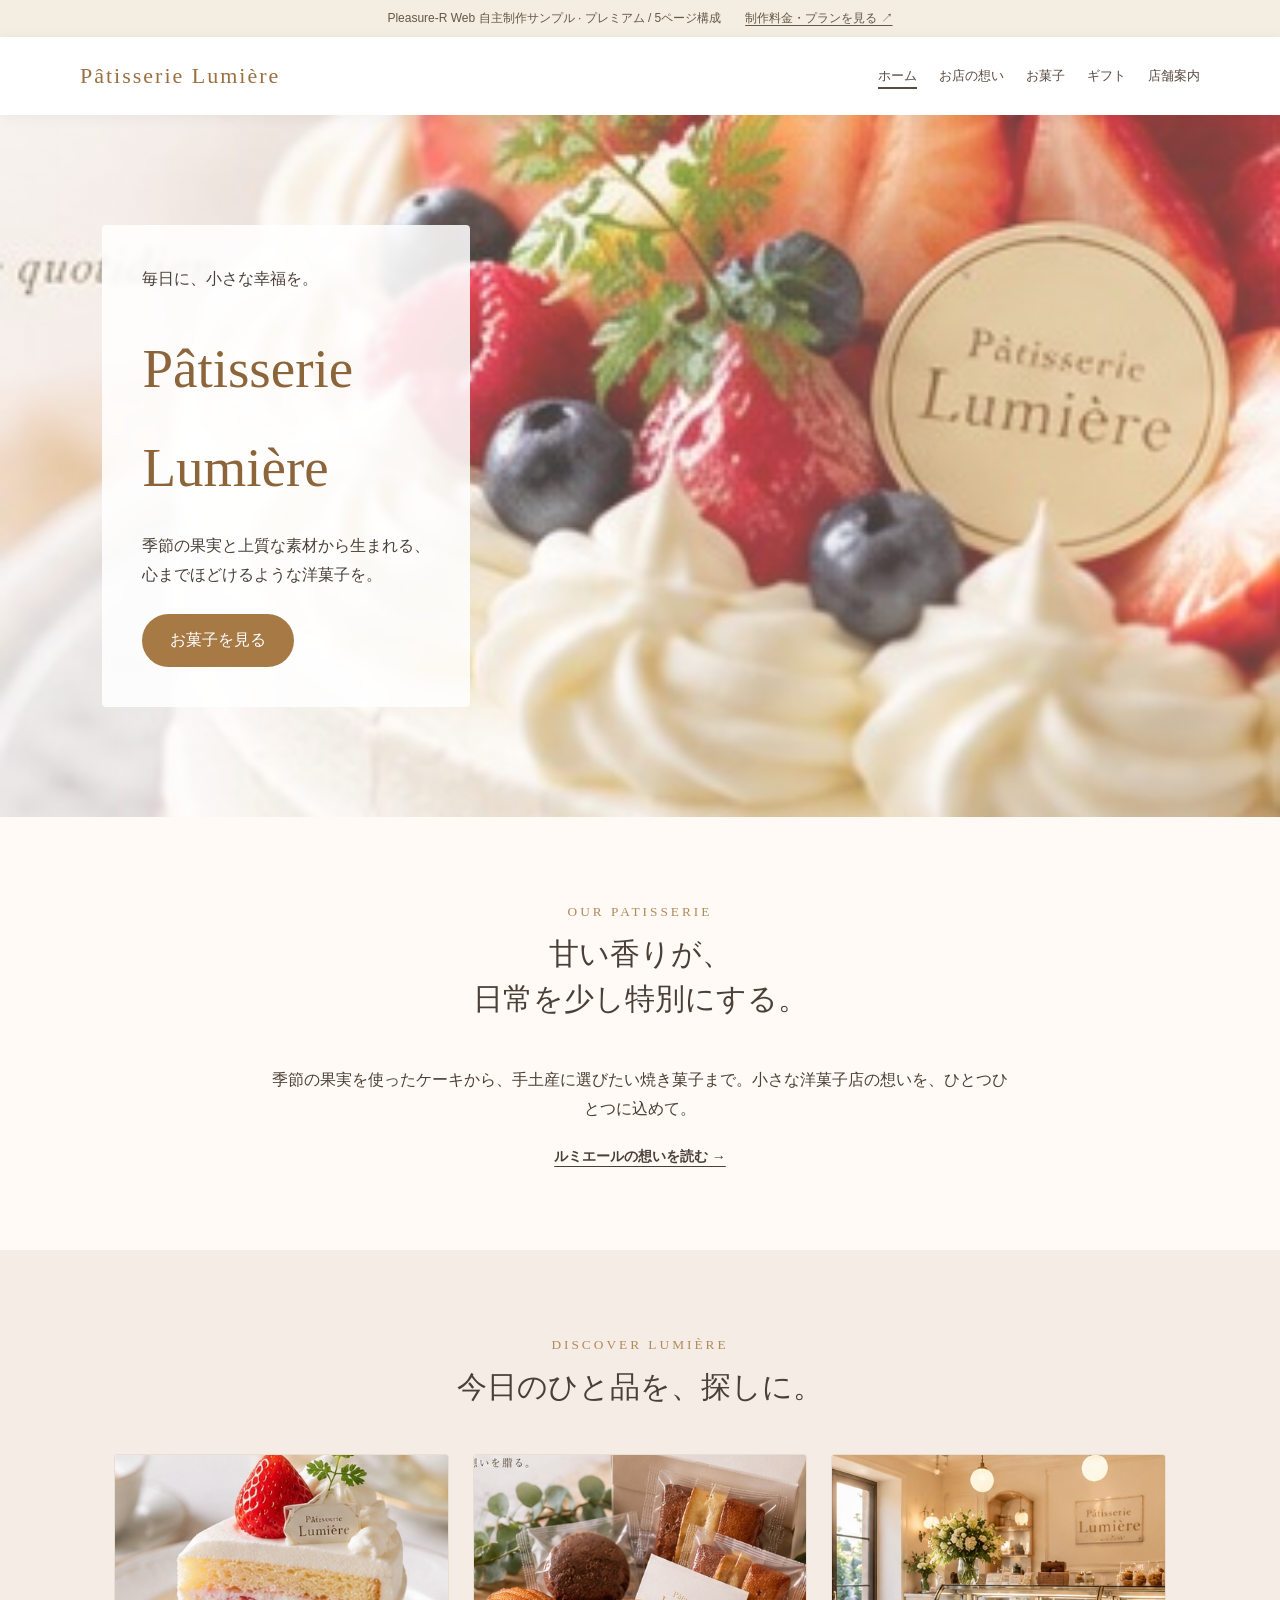
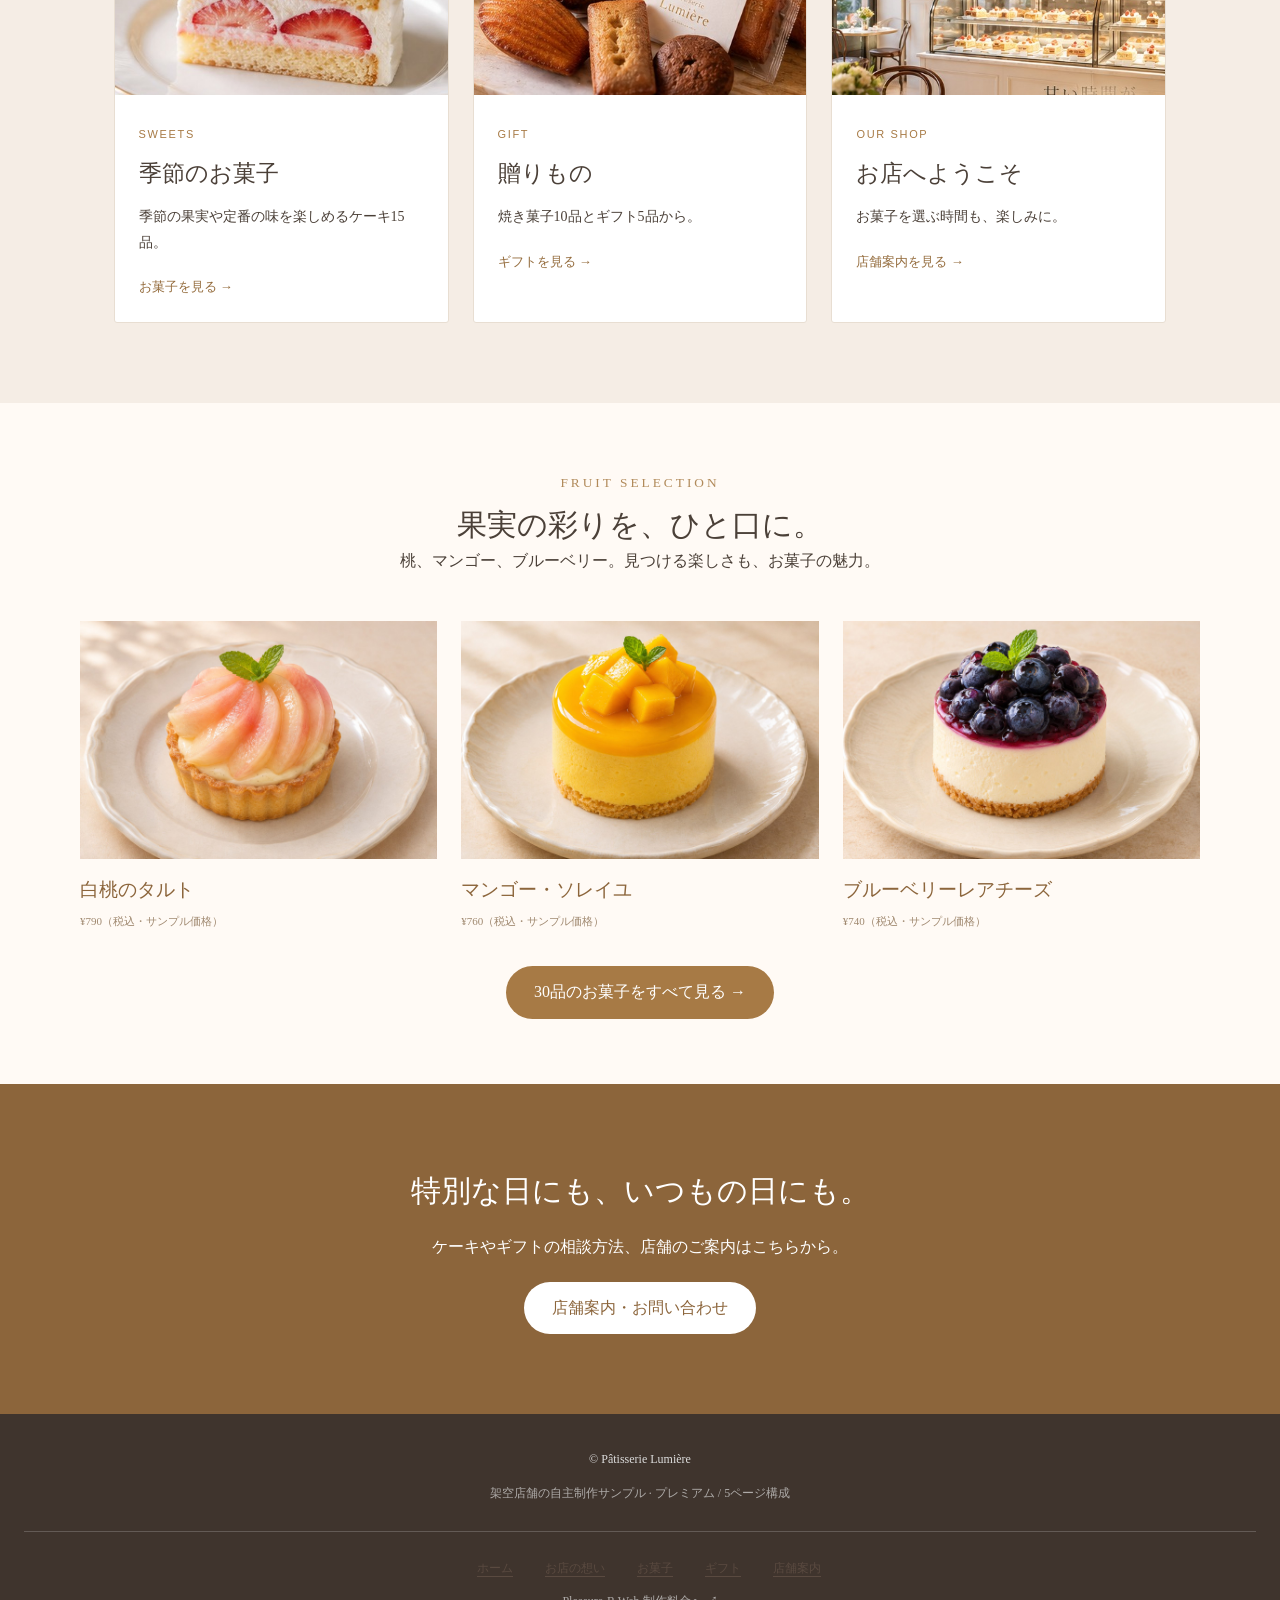
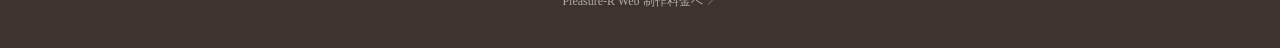
==== commit a6da9f8b: "Simplify sweets filters and gift navigation" ====
--- a/index.html
+++ b/index.html
@@ -18,4 +18,4 @@
 
   </div>
 
-</section><section><div class="intro"><div class="title"><small>OUR PATISSERIE</small><h2>甘い香りが、<br>日常を少し特別にする。</h2></div><p>季節の果実を使ったケーキから、手土産に選びたい焼き菓子まで。小さな洋菓子店の想いを、ひとつひとつに込めて。</p><a class="more-link" href="concept.html">ルミエールの想いを読む →</a></div></section><section class="season"><div class="wrap"><div class="title"><small>DISCOVER LUMIÈRE</small><h2>今日のひと品を、探しに。</h2></div><div class="feature-grid"><a class="feature" href="sweets.html"><img src="shortcake.jpg" alt="苺のショートケーキ" loading="lazy"><div><small>SWEETS</small><h3>季節のお菓子</h3><p>フルーツ系も揃う、ケーキ15品。</p><span>お菓子を見る →</span></div></a><a class="feature" href="gift.html"><img src="gift.jpg" alt="焼き菓子のギフトボックス" loading="lazy"><div><small>GIFT</small><h3>贈りもの</h3><p>焼き菓子10品とギフト5品から。</p><span>ギフトを見る →</span></div></a><a class="feature" href="shop.html"><img src="shop.jpg" alt="ルミエールの店内" loading="lazy"><div><small>OUR SHOP</small><h3>お店へようこそ</h3><p>お菓子を選ぶ時間も、楽しみに。</p><span>店舗案内を見る →</span></div></a></div></div></section><section class="seasonal-picks"><div class="wrap"><div class="title"><small>FRUIT SELECTION</small><h2>果実の彩りを、ひと口に。</h2><p>桃、マンゴー、ブルーベリー。見つける楽しさも、お菓子の魅力。</p></div><div class="fruit-picks"><a href="sweets.html#item-peach-tart"><img src="menu-peach-tart.jpg" width="1536" height="1024" loading="lazy" alt="白桃のタルト"><span>白桃のタルト</span><small>¥790（税込・サンプル価格）</small></a><a href="sweets.html#item-mango-mousse"><img src="menu-mango-mousse.jpg" width="1536" height="1024" loading="lazy" alt="マンゴー・ソレイユ"><span>マンゴー・ソレイユ</span><small>¥760（税込・サンプル価格）</small></a><a href="sweets.html#item-blueberry-cheesecake"><img src="menu-blueberry-cheesecake.jpg" width="1536" height="1024" loading="lazy" alt="ブルーベリーレアチーズ"><span>ブルーベリーレアチーズ</span><small>¥740（税込・サンプル価格）</small></a></div><div class="menu-all-link"><a class="button" href="sweets.html">30品のお菓子をすべて見る →</a></div></div></section><section class="cta"><h2>特別な日にも、いつもの日にも。</h2><p>ケーキやギフトの相談方法、店舗のご案内はこちらから。</p><a class="button" href="shop.html#consultation">店舗案内・お問い合わせ</a></section></main><footer><p>© Pâtisserie Lumière</p><p class="portfolio">架空店舗の自主制作サンプル · プレミアム / 5ページ構成</p><nav class="page-subnav" aria-label="フッターメニュー"><a href="index.html">ホーム</a><a href="concept.html">お店の想い</a><a href="sweets.html">お菓子</a><a href="gift.html">ギフト</a><a href="shop.html">店舗案内</a></nav><p class="portfolio"><a href="https://yamaji8198.github.io/pleasure-r-web/#price">Pleasure-R Web 制作料金へ ↗</a></p></footer></body></html>
+</section><section><div class="intro"><div class="title"><small>OUR PATISSERIE</small><h2>甘い香りが、<br>日常を少し特別にする。</h2></div><p>季節の果実を使ったケーキから、手土産に選びたい焼き菓子まで。小さな洋菓子店の想いを、ひとつひとつに込めて。</p><a class="more-link" href="concept.html">ルミエールの想いを読む →</a></div></section><section class="season"><div class="wrap"><div class="title"><small>DISCOVER LUMIÈRE</small><h2>今日のひと品を、探しに。</h2></div><div class="feature-grid"><a class="feature" href="sweets.html"><img src="shortcake.jpg" alt="苺のショートケーキ" loading="lazy"><div><small>SWEETS</small><h3>季節のお菓子</h3><p>季節の果実や定番の味を楽しめるケーキ15品。</p><span>お菓子を見る →</span></div></a><a class="feature" href="gift.html"><img src="gift.jpg" alt="焼き菓子のギフトボックス" loading="lazy"><div><small>GIFT</small><h3>贈りもの</h3><p>焼き菓子10品とギフト5品から。</p><span>ギフトを見る →</span></div></a><a class="feature" href="shop.html"><img src="shop.jpg" alt="ルミエールの店内" loading="lazy"><div><small>OUR SHOP</small><h3>お店へようこそ</h3><p>お菓子を選ぶ時間も、楽しみに。</p><span>店舗案内を見る →</span></div></a></div></div></section><section class="seasonal-picks"><div class="wrap"><div class="title"><small>FRUIT SELECTION</small><h2>果実の彩りを、ひと口に。</h2><p>桃、マンゴー、ブルーベリー。見つける楽しさも、お菓子の魅力。</p></div><div class="fruit-picks"><a href="sweets.html#item-peach-tart"><img src="menu-peach-tart.jpg" width="1536" height="1024" loading="lazy" alt="白桃のタルト"><span>白桃のタルト</span><small>¥790（税込・サンプル価格）</small></a><a href="sweets.html#item-mango-mousse"><img src="menu-mango-mousse.jpg" width="1536" height="1024" loading="lazy" alt="マンゴー・ソレイユ"><span>マンゴー・ソレイユ</span><small>¥760（税込・サンプル価格）</small></a><a href="sweets.html#item-blueberry-cheesecake"><img src="menu-blueberry-cheesecake.jpg" width="1536" height="1024" loading="lazy" alt="ブルーベリーレアチーズ"><span>ブルーベリーレアチーズ</span><small>¥740（税込・サンプル価格）</small></a></div><div class="menu-all-link"><a class="button" href="sweets.html">30品のお菓子をすべて見る →</a></div></div></section><section class="cta"><h2>特別な日にも、いつもの日にも。</h2><p>ケーキやギフトの相談方法、店舗のご案内はこちらから。</p><a class="button" href="shop.html#consultation">店舗案内・お問い合わせ</a></section></main><footer><p>© Pâtisserie Lumière</p><p class="portfolio">架空店舗の自主制作サンプル · プレミアム / 5ページ構成</p><nav class="page-subnav" aria-label="フッターメニュー"><a href="index.html">ホーム</a><a href="concept.html">お店の想い</a><a href="sweets.html">お菓子</a><a href="gift.html">ギフト</a><a href="shop.html">店舗案内</a></nav><p class="portfolio"><a href="https://yamaji8198.github.io/pleasure-r-web/#price">Pleasure-R Web 制作料金へ ↗</a></p></footer></body></html>
